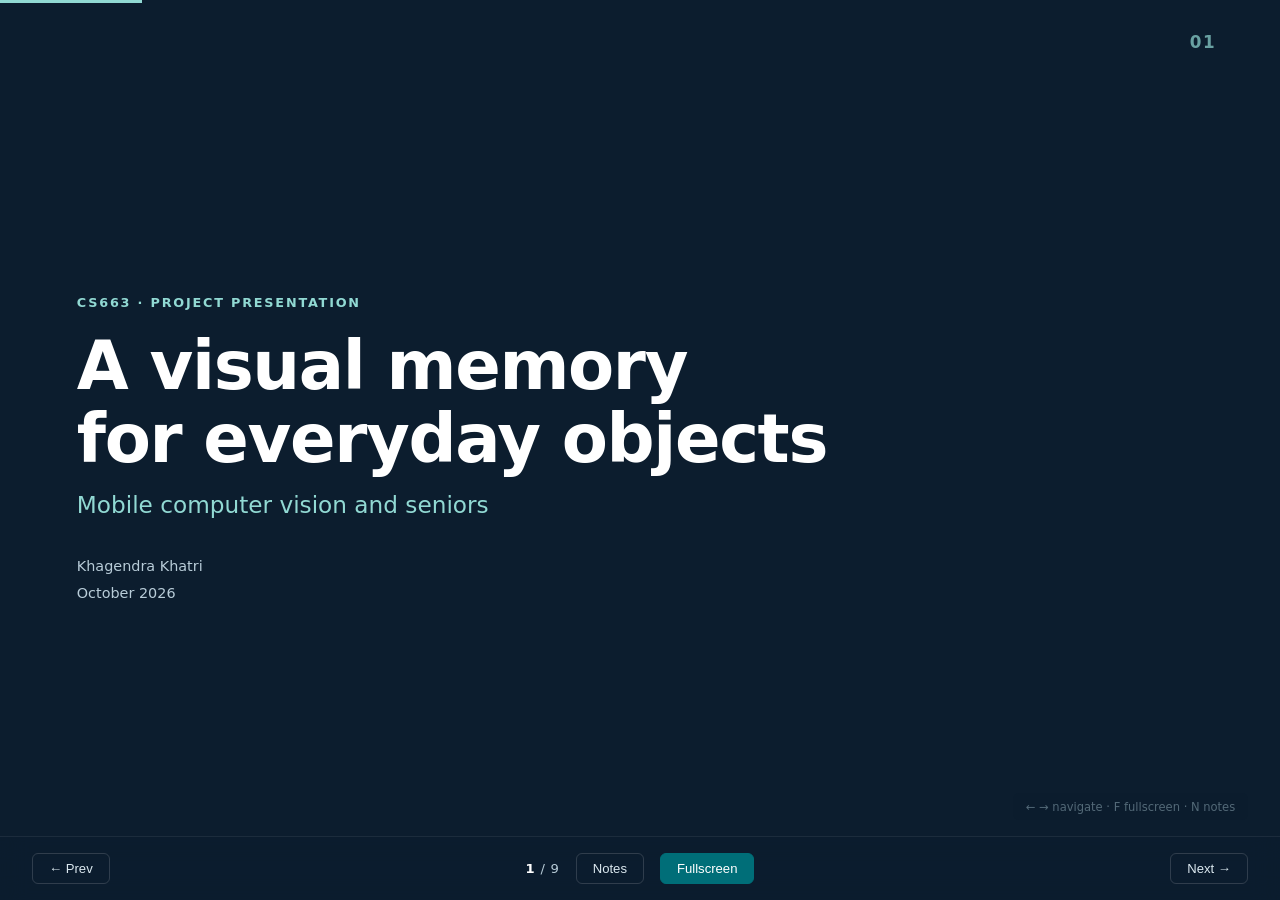
==== pptx/index.html @ 1d4bb311 "Add HTML presentation at /pptx/ with fullscreen, keyboard nav, and speaker notes" ====
<!doctype html>
<html lang="en">
<head>
<meta charset="utf-8">
<meta name="viewport" content="width=device-width,initial-scale=1">
<title>A visual memory for everyday objects · Presentation</title>
<style>
*,*::before,*::after{box-sizing:border-box;margin:0;padding:0}
:root{
  --navy:#102638;--ink:#173247;--teal:#006e78;--teal-lt:#0a8a96;
  --muted:#536977;--paper:#fff;--bg:#0c1d2e;
  --accent:#91d9d3;--soft:#b8ccd8;--pale:#dce9f0;--orange:#b5431b;--warm:#e8a87c;
  --font:system-ui,-apple-system,BlinkMacSystemFont,'Segoe UI',sans-serif;
}
html,body{height:100%;overflow:hidden;background:var(--bg);font-family:var(--font);color:var(--paper)}

/* ── deck ── */
.deck{position:relative;width:100vw;height:100vh;overflow:hidden}
.slide{position:absolute;inset:0;display:flex;flex-direction:column;justify-content:center;
  padding:4vh 6vw;opacity:0;pointer-events:none;transition:opacity .45s ease,transform .45s ease;transform:translateX(40px)}
.slide.active{opacity:1;pointer-events:auto;transform:translateX(0);z-index:2}
.slide.prev{transform:translateX(-40px)}

/* ── slide number ── */
.slide-num{position:absolute;top:3.5vh;right:5vw;font-size:.75rem;letter-spacing:.12em;color:var(--soft);opacity:.7;font-weight:600}
.slide-num em{font-style:normal;color:var(--accent);font-size:1.4em;vertical-align:-2px}

/* ── typography ── */
.eyebrow{font-size:.8rem;letter-spacing:.14em;text-transform:uppercase;color:var(--accent);font-weight:700;margin-bottom:1rem}
h1{font-size:clamp(2.4rem,5.5vw,4.2rem);line-height:1.08;letter-spacing:-.02em;font-weight:800;color:#fff}
h2{font-size:clamp(1.8rem,3.5vw,2.6rem);line-height:1.15;letter-spacing:-.01em;font-weight:750;color:#fff;margin-bottom:1.2rem}
h3{font-size:1rem;letter-spacing:.06em;text-transform:uppercase;color:var(--accent);font-weight:700;margin-bottom:.5rem}
p,li{color:var(--pale);font-size:clamp(.95rem,1.3vw,1.12rem);line-height:1.7}
strong{color:#fff}
.small{font-size:.82rem;color:var(--soft)}

/* ── title slide ── */
.title-slide{align-items:flex-start;justify-content:center}
.title-slide h1{margin-bottom:.6rem}
.title-sub{font-size:clamp(1.1rem,2vw,1.45rem);color:var(--accent);font-weight:500;margin-bottom:1.8rem}
.title-meta{font-size:.9rem;color:var(--soft);line-height:1.9}
.title-meta a{color:var(--accent)}

/* ── two-col layout ── */
.cols{display:grid;grid-template-columns:1fr 1fr;gap:3rem;margin-top:1.5rem;align-items:start}
.cols-3{display:grid;grid-template-columns:1fr 1fr 1fr;gap:2rem;margin-top:1.5rem}
.col-block h3{margin-bottom:.6rem}
.col-block p,.col-block li{font-size:.92rem;line-height:1.65}
.col-block ul{padding-left:1.1rem}
.col-block li{margin-bottom:.35rem}
.col-block li::marker{color:var(--accent)}

/* ── callout box ── */
.callout{background:rgba(0,110,120,.18);border-left:3px solid var(--accent);padding:1rem 1.3rem;border-radius:0 8px 8px 0;margin-top:1.4rem}
.callout p{font-size:.92rem;color:var(--pale)}
.callout strong{color:var(--accent)}
.warn{border-left-color:var(--orange);background:rgba(181,67,27,.12)}
.warn strong{color:var(--warm)}

/* ── pipeline diagram (slide 3) ── */
.pipeline{display:flex;align-items:center;gap:0;margin:1.5rem 0;flex-wrap:wrap}
.pipe-node{background:rgba(0,110,120,.22);border:1px solid rgba(145,217,211,.3);border-radius:10px;
  padding:.7rem 1rem;text-align:center;min-width:110px}
.pipe-node .label{font-size:.78rem;font-weight:700;color:#fff}
.pipe-node .sub{font-size:.68rem;color:var(--soft);margin-top:2px}
.pipe-arrow{color:var(--accent);font-size:1.3rem;padding:0 .4rem;flex-shrink:0}
.pipe-node.record{background:rgba(181,67,27,.18);border-color:rgba(232,168,124,.4)}
.pipe-node.record .label{color:var(--warm)}

/* ── chart (slide 5) ── */
.chart-wrap{display:flex;align-items:flex-end;gap:2.5rem;height:260px;margin:1.5rem 0 .8rem}
.bar-group{display:flex;flex-direction:column;align-items:center;gap:.6rem;flex:1}
.bar-val{font-size:1.6rem;font-weight:800;color:#fff}
.bar-val.pct{color:var(--warm)}
.bar{width:90px;border-radius:8px 8px 0 0;transition:height .8s ease}
.bar.learned{background:var(--muted);height:12px}
.bar.oracle{background:linear-gradient(180deg,var(--accent),var(--teal));height:210px}
.bar-label{font-size:.82rem;color:var(--soft);text-align:center;line-height:1.35}
.chart-note{font-size:.78rem;color:var(--muted);margin-top:.6rem}

/* ── steps (slide 6) ── */
.steps{display:grid;grid-template-columns:1fr 1fr 1fr;gap:2rem;margin-top:1.8rem}
.step{background:rgba(0,110,120,.14);border:1px solid rgba(145,217,211,.2);border-radius:12px;padding:1.4rem}
.step-num{font-size:2rem;font-weight:800;color:var(--accent);line-height:1;margin-bottom:.6rem}
.step h3{font-size:.9rem;margin-bottom:.5rem;color:#fff;text-transform:none;letter-spacing:0}
.step p{font-size:.88rem}

/* ── feature grid (slide 7) ── */
.feature-grid{display:grid;grid-template-columns:1fr 1fr;gap:.7rem 2rem;margin-top:1.2rem}
.feat{display:flex;align-items:flex-start;gap:.6rem}
.feat-dot{width:7px;height:7px;border-radius:50%;background:var(--accent);margin-top:7px;flex-shrink:0}
.feat span{font-size:.92rem;color:var(--pale);line-height:1.55}

/* ── two-col lists (slide 8) ── */
.list-col{background:rgba(255,255,255,.04);border:1px solid rgba(255,255,255,.08);border-radius:12px;padding:1.4rem 1.6rem}
.list-col h3{margin-bottom:.7rem}
.list-col ul{list-style:none;padding:0}
.list-col li{font-size:.9rem;padding:.3rem 0;border-bottom:1px solid rgba(255,255,255,.06);display:flex;align-items:center;gap:.55rem}
.list-col li:last-child{border-bottom:none}
.list-col li::before{content:'';width:5px;height:5px;border-radius:50%;background:var(--accent);flex-shrink:0}

/* ── references (slide 9) ── */
.ref-list{display:grid;grid-template-columns:1fr 1fr;gap:.45rem 2.5rem;margin-top:.8rem}
.ref-item{font-size:.84rem;color:var(--pale);display:flex;gap:.5rem;line-height:1.5}
.ref-num{color:var(--accent);font-weight:700;flex-shrink:0;min-width:1.6em}

/* ── nav bar ── */
.nav{position:fixed;bottom:0;left:0;right:0;display:flex;justify-content:space-between;align-items:center;
  padding:1rem 2rem;background:rgba(12,29,46,.85);backdrop-filter:blur(12px);z-index:100;
  border-top:1px solid rgba(255,255,255,.07)}
.nav-center{display:flex;align-items:center;gap:1rem}
.nav button{background:none;border:1px solid rgba(255,255,255,.15);color:var(--pale);
  font-size:.82rem;padding:.45rem 1rem;border-radius:6px;cursor:pointer;transition:.2s}
.nav button:hover{background:rgba(255,255,255,.08);color:#fff}
.nav button.primary{background:var(--teal);border-color:var(--teal);color:#fff}
.nav button.primary:hover{background:var(--teal-lt)}
.progress{position:fixed;top:0;left:0;height:3px;background:var(--accent);z-index:101;transition:width .3s ease}
.counter{font-size:.82rem;color:var(--soft);letter-spacing:.06em}
.counter b{color:#fff}

/* ── notes panel ── */
.notes{position:fixed;bottom:70px;left:0;right:0;background:rgba(16,38,56,.95);backdrop-filter:blur(16px);
  padding:1.4rem 2rem;max-height:35vh;overflow-y:auto;z-index:99;border-top:1px solid rgba(145,217,211,.2);
  display:none}
.notes.open{display:block}
.notes-label{font-size:.7rem;letter-spacing:.12em;text-transform:uppercase;color:var(--accent);font-weight:700;margin-bottom:.5rem}
.notes p{font-size:.88rem;color:var(--pale);line-height:1.7}

/* ── hint overlay ── */
.hint{position:fixed;bottom:80px;right:2rem;font-size:.72rem;color:var(--muted);z-index:100;
  background:rgba(12,29,46,.7);padding:.4rem .8rem;border-radius:6px;pointer-events:none;
  transition:opacity .6s}
.hint.hide{opacity:0}

/* ── fullscreen ── */
:fullscreen .nav,:fullscreen .hint{opacity:0;pointer-events:none}
:fullscreen .nav:hover,:fullscreen .hint:focus{opacity:1;pointer-events:auto}

/* ── responsive ── */
@media(max-width:700px){
  .cols,.cols-3,.steps,.feature-grid,.ref-list{grid-template-columns:1fr}
  .pipeline{flex-direction:column;align-items:stretch}
  .pipe-arrow{transform:rotate(90deg);text-align:center}
  .slide{padding:3vh 5vw}
  .chart-wrap{height:180px}
  .bar.oracle{height:140px}
}
</style>
</head>
<body>

<div class="progress" id="progress"></div>
<div class="deck" id="deck">

<!-- ═══ SLIDE 1 ═══ -->
<section class="slide title-slide active" data-notes="My topic is mobile computer vision for helping older adults remember where everyday objects were last observed. The central example is a pair of glasses. I will review the research, explain the components of a proposed offline mobile design, and demonstrate the difference between physical reality and stored visual memory. The system described here is a proposal and a teaching simulation, not a validated assistive product.">
  <div class="slide-num"><em>01</em></div>
  <p class="eyebrow">CS663 · Project presentation</p>
  <h1>A visual memory<br>for everyday objects</h1>
  <p class="title-sub">Mobile computer vision and seniors</p>
  <p class="title-meta">Khagendra Khatri<br>October 2026</p>
</section>

<!-- ═══ SLIDE 2 ═══ -->
<section class="slide" data-notes='Consider glasses observed on a side table at nine twelve. If someone moves them while the camera looks elsewhere, the record remains a valid description of that earlier sighting. It does not establish the current location. Recognition, identity matching, and episodic memory answer different questions. Ego4D visual-query task uses an example image and returns a previous response track. Our proposed interface should show the evidence image, place, and timestamp.'>
  <div class="slide-num"><em>02</em></div>
  <p class="eyebrow">Concept</p>
  <h2>The meaning of "last seen"</h2>
  <p>A dated observation supports the answer. Hidden movement remains unknown.</p>
  <div class="cols">
    <div class="col-block">
      <h3>What "last seen" means</h3>
      <ul>
        <li>Glasses observed on side table at 9:12</li>
        <li>Someone moves them while camera looks away</li>
        <li>Record still describes <strong>that earlier sighting</strong></li>
        <li>Does <strong>not</strong> establish current location</li>
      </ul>
    </div>
    <div class="col-block">
      <h3>Different questions</h3>
      <ul>
        <li><strong>Recognition</strong> — is this the same object?</li>
        <li><strong>Identity matching</strong> — is this <em>my</em> glasses?</li>
        <li><strong>Episodic memory</strong> — where was it last seen?</li>
      </ul>
    </div>
  </div>
  <div class="callout">
    <p><strong>Ego4D visual-query task</strong> — use an example image to return a previous response track. The interface should show evidence image, place, and timestamp. <span class="small">[1]</span></p>
  </div>
</section>

<!-- ═══ SLIDE 3 ═══ -->
<section class="slide" data-notes='Camera observations first pass through object detection and identity matching. A tracker provides continuity across nearby frames, but a tracker ID is not automatically the identity of someones personal object. Depth and camera pose provide geometry. The application stores a compact, dated observation with its map identifier and evidence. A later query checks identity, freshness, and alignment before calculating displacement. This arrangement draws on the idea of streaming object memory, while the particular threshold policy and application architecture are our teaching design. The website includes original Python code for update and retrieval.'>
  <div class="slide-num"><em>03</em></div>
  <p class="eyebrow">Architecture</p>
  <h2>Proposed mobile pipeline</h2>
  <div class="pipeline">
    <div class="pipe-node"><div class="label">Camera</div><div class="sub">image + depth</div></div>
    <span class="pipe-arrow">→</span>
    <div class="pipe-node"><div class="label">Detect</div><div class="sub">object + class</div></div>
    <span class="pipe-arrow">→</span>
    <div class="pipe-node"><div class="label">Match</div><div class="sub">identity</div></div>
    <span class="pipe-arrow">→</span>
    <div class="pipe-node"><div class="label">Track</div><div class="sub">continuity</div></div>
    <span class="pipe-arrow">→</span>
    <div class="pipe-node record"><div class="label">Memory</div><div class="sub">record</div></div>
    <span class="pipe-arrow">→</span>
    <div class="pipe-node"><div class="label">Query</div><div class="sub">retrieval</div></div>
  </div>
  <div class="callout">
    <p><strong>Memory record:</strong> identity · evidence · time · position · quality · map version</p>
  </div>
  <p class="small" style="margin-top:1rem">Tracker ID ≠ personal object identity. Threshold policy and app architecture are our teaching design. <span class="small">[3]</span></p>
</section>

<!-- ═══ SLIDE 4 ═══ -->
<section class="slide" data-notes='Start with a calibrated image pixel and its depth along the optical axis. Inverse camera intrinsics produce a ray, and depth gives a camera-space point. Rotation and translation place it in a world coordinate system. The example uses a two meter depth and produces a camera-space point of point two, point one, and two meters. A one meter translation along x gives one point two, point one, and two. Watch the pose convention: world-to-camera and camera-to-world transforms are inverses. Finally, align the new session with the saved map before guidance. A precise-looking arrow is misleading if the maps do not agree.'>
  <div class="slide-num"><em>04</em></div>
  <p class="eyebrow">Geometry</p>
  <h2>Pixel, depth, and camera pose</h2>
  <p>Relocalization must restore the saved coordinate system before guidance.</p>
  <div class="cols">
    <div class="col-block">
      <h3>Projection chain</h3>
      <ul>
        <li>Calibrated pixel + depth → <strong>camera-space point</strong></li>
        <li>Rotation &amp; translation → <strong>world coordinates</strong></li>
        <li>Example: depth = 2 m, tx = 1 m → point (1.2, 0.1, 2.0)</li>
      </ul>
      <div class="callout" style="margin-top:1rem">
        <p><strong>Watch the convention:</strong> world-to-camera and camera-to-world are inverses.</p>
      </div>
    </div>
    <div class="col-block">
      <h3>Relocalization</h3>
      <p>New session must align with the saved map before any directional guidance is issued.</p>
      <div class="callout warn" style="margin-top:1rem">
        <p><strong>Warning:</strong> a precise-looking arrow is misleading if the maps do not agree.</p>
      </div>
    </div>
  </div>
  <p class="small" style="margin-top:1.2rem">Sources: <a href="https://arxiv.org/abs/2007.11898" style="color:var(--accent)">ORB-SLAM3</a> [4] · <a href="https://arxiv.org/abs/2212.06969" style="color:var(--accent)">EgoLoc</a> [5] · <a href="https://developer.apple.com/documentation/arkit/saving-and-loading-world-data" style="color:var(--accent)">ARKit world maps</a> [6]</p>
</section>

<!-- ═══ SLIDE 5 ═══ -->
<section class="slide" data-notes='This chart compares two configurations from Table 1 of the July twenty twenty-five E SOM manuscript. The learned detection and tracking configuration achieves four point zero two percent success, while the oracle configuration reaches eighty-one point nine two percent. The oracle supplies idealized detection and tracking. It is not a mobile product result. Success here uses a low spatiotemporal overlap threshold with the response track, so it is not a household recovery rate. The gap directs attention to perception and identity failures. CocoFormer addresses query-conditioned detection, and EgoLoc addresses important three-dimensional geometry issues.'>
  <div class="slide-num"><em>05</em></div>
  <p class="eyebrow">Research</p>
  <h2>Research results depend on assumptions</h2>
  <div class="chart-wrap">
    <div class="bar-group">
      <div class="bar-val">4.02<span style="font-size:.8em">%</span></div>
      <div class="bar learned"></div>
      <div class="bar-label">Learned<br>components</div>
    </div>
    <div class="bar-group">
      <div class="bar-val pct">81.92<span style="font-size:.8em">%</span></div>
      <div class="bar oracle"></div>
      <div class="bar-label">Oracle<br>components</div>
    </div>
  </div>
  <p class="chart-note">ESOM, arXiv v2 (July 2025), Table 1. Success requires ≥0.05 spatiotemporal IoU. <strong style="color:var(--warm)">[3]</strong></p>
  <div class="callout warn" style="margin-top:1rem">
    <p><strong>Oracle = idealized detection + tracking.</strong> These results do not measure object recovery in seniors' homes.</p>
  </div>
</section>

<!-- ═══ SLIDE 6 ═══ -->
<section class="slide" data-notes='Switch from PowerPoint to the published GitHub Pages website. Show the introduction and persistent chapter navigation briefly, then open Interactive lab. Reset the demo. Move the glasses to the sofa with observation enabled and ask for the last-seen location. Now turn observation off and move them to the shelf. Query again and point out that memory still says sofa. Explain that the orange dot is teaching ground truth unavailable to a real assistant. Advance forty minutes to trigger a stale response. Reset, disable map alignment, and show that directional guidance is withheld. Briefly open Detect and remember to show the Python example, then Practice and References. Return to PowerPoint. This demonstration uses synthetic data and does not run a computer vision model.'>
  <div class="slide-num"><em>06</em></div>
  <p class="eyebrow">Live demo</p>
  <h2>Live website demonstration</h2>
  <div class="steps">
    <div class="step">
      <div class="step-num">1</div>
      <h3>Observe a move</h3>
      <p>Glasses move to the sofa. Memory updates.</p>
    </div>
    <div class="step">
      <div class="step-num">2</div>
      <h3>Hide a move</h3>
      <p>Glasses move to the shelf. Memory still says sofa.</p>
    </div>
    <div class="step">
      <div class="step-num">3</div>
      <h3>Break alignment or age record</h3>
      <p>The answer retains history and withholds precise guidance.</p>
    </div>
  </div>
  <p class="small" style="margin-top:1.5rem">Website chapter 5: <a href="../demo.html" style="color:var(--accent)">Interactive lab</a> · synthetic observations</p>
</section>

<!-- ═══ SLIDE 7 ═══ -->
<section class="slide" data-notes='An enrolled object inventory allows a relatively simple retrieval interface. A local object picker or a small phrase parser can map a request to an object ID, without a large language model. Quantization can reduce model weight storage, but conversion needs accuracy checks and representative calibration data. Measure actual latency and thermal behavior on the target phone. The record should retain only selected evidence and include a deletion control. Local storage can still reveal private information about a home. Accessibility means readable text, large controls, replayable audio, and alternatives to augmented reality. The proposed system needs testing with intended users.'>
  <div class="slide-num"><em>07</em></div>
  <p class="eyebrow">Design</p>
  <h2>Offline mobile design</h2>
  <div class="feature-grid">
    <div class="feat"><div class="feat-dot"></div><span>Small, enrolled inventory</span></div>
    <div class="feat"><div class="feat-dot"></div><span>Detector + appearance matching</span></div>
    <div class="feat"><div class="feat-dot"></div><span>Simple name-to-object lookup</span></div>
    <div class="feat"><div class="feat-dot"></div><span>Geometry after relocalization</span></div>
    <div class="feat"><div class="feat-dot"></div><span>Device and user constraints</span></div>
    <div class="feat"><div class="feat-dot"></div><span>Measure latency and battery use</span></div>
    <div class="feat"><div class="feat-dot"></div><span>Protect and delete local evidence</span></div>
    <div class="feat"><div class="feat-dot"></div><span>Offer text, speech, and images</span></div>
  </div>
  <div class="callout" style="margin-top:1.4rem">
    <p>INT8 reduces weight bytes; it does <strong>not</strong> guarantee application speed. <span class="small">[7]</span></p>
  </div>
</section>

<!-- ═══ SLIDE 8 ═══ -->
<section class="slide" data-notes='The camera can miss a move, confuse similar objects, or lose its map. Our response policy should expose these limits rather than turn every query into a confident answer. A pilot can use scripted observed and hidden moves in two rooms, with separate enrollment, tuning, and evaluation captures. Report correct last-seen retrieval, false confident answers, abstentions, relocalization success, and geometric errors. Include failures in the denominator. Future progress should improve identity stability, persistent mapping, and user control. The main conclusion is that visual memory can organize evidence, while uncertainty and time remain part of every answer.'>
  <div class="slide-num"><em>08</em></div>
  <p class="eyebrow">Honesty</p>
  <h2>Limits and evaluation</h2>
  <div class="cols">
    <div class="list-col">
      <h3>Failure modes</h3>
      <ul>
        <li>Unseen movement</li>
        <li>Occlusion and similar objects</li>
        <li>Map drift and session changes</li>
        <li>Mobile resource limits</li>
      </ul>
    </div>
    <div class="list-col">
      <h3>Evaluation</h3>
      <ul>
        <li>Correct last-seen retrieval</li>
        <li>False confident answers</li>
        <li>Abstention and coverage</li>
        <li>Position and relocalization errors</li>
      </ul>
    </div>
  </div>
  <div class="callout" style="margin-top:1.5rem">
    <p>Every useful answer includes its <strong>evidence</strong>, <strong>observation time</strong>, and <strong>uncertainty</strong>.</p>
  </div>
</section>

<!-- ═══ SLIDE 9 ═══ -->
<section class="slide" data-notes="The websites annotated bibliography includes eight distinct works, with title, author, date, synopsis, and reliability assessment. It links primary research, platform documentation, and accessibility guidance. The numerical E SOM result is explicitly versioned to the July twenty twenty five manuscript. The figures and the simulation are original teaching materials. For further reading, compare how the papers define a query, what data each system may access, and how success is measured. Thank you.">
  <div class="slide-num"><em>09</em></div>
  <p class="eyebrow">Bibliography</p>
  <h2>References and further reading</h2>
  <div class="ref-list">
    <div class="ref-item"><span class="ref-num">[1]</span> Grauman et al. · Ego4D · CVPR 2022</div>
    <div class="ref-item"><span class="ref-num">[5]</span> Mai et al. · EgoLoc · ICCV 2023</div>
    <div class="ref-item"><span class="ref-num">[2]</span> Xu et al. · Where Is My Wallet? · CVPR 2023</div>
    <div class="ref-item"><span class="ref-num">[6]</span> Apple · Saved world maps and relocalization</div>
    <div class="ref-item"><span class="ref-num">[3]</span> Manigrasso et al. · ESOM · WACV 2026</div>
    <div class="ref-item"><span class="ref-num">[7]</span> Google AI Edge · Post-training quantization</div>
    <div class="ref-item"><span class="ref-num">[4]</span> Campos et al. · ORB-SLAM3 · T-RO 2021</div>
    <div class="ref-item"><span class="ref-num">[8]</span> W3C WAI · Older users and accessibility</div>
  </div>
  <p class="small" style="margin-top:1.5rem">Full annotations and source links: <a href="../references.html" style="color:var(--accent)">website chapter 9</a></p>
</section>

</div><!-- /deck -->

<!-- nav -->
<nav class="nav" id="nav">
  <button id="btnPrev" title="Previous slide (←)">← Prev</button>
  <div class="nav-center">
    <span class="counter"><b id="cur">1</b> / <span id="total">9</span></span>
    <button id="btnNotes" title="Toggle speaker notes (N)">Notes</button>
    <button id="btnFs" class="primary" title="Fullscreen (F)">Fullscreen</button>
  </div>
  <button id="btnNext" title="Next slide (→)">Next →</button>
</nav>

<!-- notes panel -->
<div class="notes" id="notes">
  <div class="notes-label">Speaker notes</div>
  <p id="notesText"></p>
</div>

<div class="hint" id="hint">← → navigate · F fullscreen · N notes</div>

<script>
(function(){
  const slides = [...document.querySelectorAll('.slide')];
  const total = slides.length;
  let cur = 0;
  const $ = id => document.getElementById(id);

  function go(n){
    if(n<0||n>=total) return;
    slides[cur].classList.remove('active');
    slides[cur].classList.toggle('prev', n>cur);
    cur = n;
    slides[cur].classList.add('active');
    slides[cur].classList.remove('prev');
    $('cur').textContent = cur+1;
    $('progress').style.width = ((cur+1)/total*100)+'%';
    $('notesText').textContent = slides[cur].dataset.notes||'';
  }

  $('btnNext').onclick = () => go(cur+1);
  $('btnPrev').onclick = () => go(cur-1);
  $('btnNotes').onclick = () => { $('notes').classList.toggle('open'); $('btnNotes').classList.toggle('primary'); };
  $('btnFs').onclick = () => {
    if(!document.fullscreenElement) document.documentElement.requestFullscreen();
    else document.exitFullscreen();
  };

  document.addEventListener('keydown', e=>{
    if(e.key==='ArrowRight'||e.key===' '||e.key==='PageDown'){ e.preventDefault(); go(cur+1); }
    if(e.key==='ArrowLeft'||e.key==='PageUp'){ e.preventDefault(); go(cur-1); }
    if(e.key==='Home') go(0);
    if(e.key==='End') go(total-1);
    if(e.key==='f'||e.key==='F') $('btnFs').click();
    if(e.key==='n'||e.key==='N') $('btnNotes').click();
    if(e.key==='Escape'){ $('notes').classList.remove('open'); $('btnNotes').classList.remove('primary'); }
  });

  // touch swipe
  let tx=0;
  document.addEventListener('touchstart',e=>{tx=e.changedTouches[0].screenX},{passive:true});
  document.addEventListener('touchend',e=>{
    const dx=e.changedTouches[0].screenX-tx;
    if(dx<-50) go(cur+1);
    if(dx>50) go(cur-1);
  },{passive:true});

  // hide hint after 4s
  setTimeout(()=>{ $('hint').classList.add('hide'); },4000);
  $('progress').style.width = (1/total*100)+'%';
})();
</script>
</body>
</html>
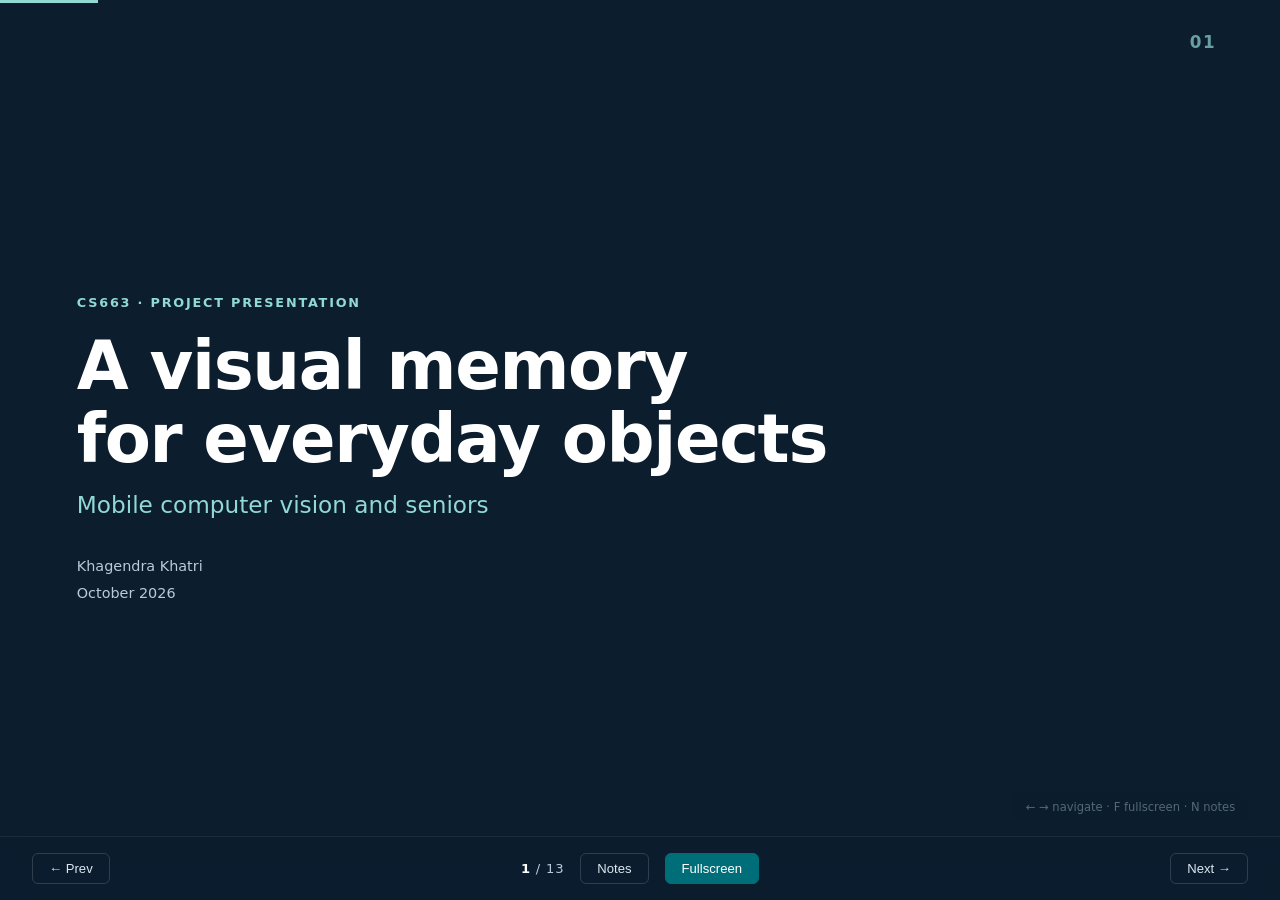
==== commit 842efeef: "Add 4 hack slides: pipeline overview, 3 approaches (LLM/YOLO/ResNet), CNN architecture, training res" ====
--- a/pptx/index.html
+++ b/pptx/index.html
@@ -99,7 +99,36 @@
 .list-col li:last-child{border-bottom:none}
 .list-col li::before{content:'';width:5px;height:5px;border-radius:50%;background:var(--accent);flex-shrink:0}
 
-/* ── references (slide 9) ── */
+/* ── approach cards (slide 7) ── */
+.approach-grid{display:grid;grid-template-columns:1fr 1fr 1fr;gap:1.5rem;margin-top:1.2rem}
+.approach{background:rgba(255,255,255,.04);border:1px solid rgba(255,255,255,.08);border-radius:14px;padding:1.2rem;display:flex;flex-direction:column;gap:.6rem}
+.approach-tag{font-size:.65rem;letter-spacing:.12em;text-transform:uppercase;font-weight:700;color:var(--accent);background:rgba(0,110,120,.25);padding:.25rem .6rem;border-radius:4px;display:inline-block;width:fit-content}
+.approach h3{font-size:1rem;color:#fff;text-transform:none;letter-spacing:0;margin:0}
+.approach p{font-size:.8rem;line-height:1.55;color:var(--soft)}
+.approach svg{width:100%;height:auto;border-radius:8px}
+
+/* ── CNN layers ── */
+.cnn-flow{display:flex;align-items:center;gap:0;margin:1.5rem 0 .8rem;flex-wrap:nowrap;overflow-x:auto}
+.cnn-layer{border-radius:8px;display:flex;flex-direction:column;align-items:center;justify-content:center;
+  text-align:center;min-width:64px;flex-shrink:0}
+.cnn-layer .lname{font-size:.65rem;font-weight:700;color:#fff}
+.cnn-layer .ldim{font-size:.55rem;color:var(--soft);margin-top:2px}
+.cnn-conn{color:var(--muted);font-size:.9rem;padding:0 .2rem;flex-shrink:0}
+
+/* ── loss chart ── */
+.loss-wrap{display:flex;gap:2rem;align-items:flex-start;margin-top:1rem}
+.loss-chart{flex:1}
+.infer-grid{display:grid;grid-template-columns:1fr 1fr 1fr;gap:.6rem;flex-shrink:0;width:280px}
+.infer-card{background:rgba(255,255,255,.04);border:1px solid rgba(255,255,255,.08);border-radius:8px;overflow:hidden}
+.infer-card svg{display:block;width:100%;height:auto}
+.infer-label{font-size:.6rem;color:var(--soft);padding:.3rem .4rem;text-align:center}
+
+/* ── hack banner ── */
+.hack-badge{display:inline-flex;align-items:center;gap:.5rem;background:linear-gradient(135deg,var(--teal),#0d8f9a);
+  color:#fff;font-size:.7rem;letter-spacing:.1em;text-transform:uppercase;font-weight:800;
+  padding:.35rem .9rem;border-radius:20px;margin-bottom:.8rem}
+
+/* ── references (slide 13) ── */
 .ref-list{display:grid;grid-template-columns:1fr 1fr;gap:.45rem 2.5rem;margin-top:.8rem}
 .ref-item{font-size:.84rem;color:var(--pale);display:flex;gap:.5rem;line-height:1.5}
 .ref-num{color:var(--accent);font-weight:700;flex-shrink:0;min-width:1.6em}
@@ -138,7 +167,10 @@
 
 /* ── responsive ── */
 @media(max-width:700px){
-  .cols,.cols-3,.steps,.feature-grid,.ref-list{grid-template-columns:1fr}
+  .cols,.cols-3,.steps,.feature-grid,.ref-list,.approach-grid{grid-template-columns:1fr}
+  .loss-wrap{flex-direction:column}
+  .infer-grid{width:100%;grid-template-columns:1fr 1fr 1fr}
+  .cnn-flow{flex-wrap:wrap}
   .pipeline{flex-direction:column;align-items:stretch}
   .pipe-arrow{transform:rotate(90deg);text-align:center}
   .slide{padding:3vh 5vw}
@@ -268,8 +300,361 @@
 </section>
 
 <!-- ═══ SLIDE 6 ═══ -->
+<section class="slide" data-notes='Here is how our hack actually works end to end. A phone camera captures a frame. We preprocess it, then run an object detection model to find bounding boxes around objects of interest. For each detected object, we extract identity features and match them against our enrolled inventory. We compute the 3D position from depth and camera pose. Then we store a compact memory record with the object identity, timestamp, location, and a small evidence crop. When the user asks where their glasses are, we query the memory, check freshness, verify map alignment, and return the last-seen location with confidence.'>
+  <div class="slide-num"><em>06</em></div>
+  <span class="hack-badge">Our Hack</span>
+  <p class="eyebrow">Implementation</p>
+  <h2>How it works</h2>
+  <svg viewBox="0 0 960 200" style="width:100%;max-height:200px;margin-top:1rem" xmlns="http://www.w3.org/2000/svg">
+    <!-- Room scene -->
+    <rect x="10" y="30" width="140" height="130" rx="8" fill="#0f2a3d" stroke="#1e4a5c" stroke-width="1.5"/>
+    <text x="80" y="52" text-anchor="middle" fill="#91d9d3" font-size="11" font-weight="700" font-family="system-ui">Room</text>
+    <!-- table -->
+    <rect x="30" y="120" width="50" height="6" rx="2" fill="#536977"/>
+    <rect x="35" y="126" width="5" height="20" fill="#3a5567"/>
+    <rect x="70" y="126" width="5" height="20" fill="#3a5567"/>
+    <!-- glasses on table -->
+    <circle cx="45" cy="115" r="5" fill="none" stroke="#91d9d3" stroke-width="1.5"/>
+    <circle cx="65" cy="115" r="5" fill="none" stroke="#91d9d3" stroke-width="1.5"/>
+    <line x1="50" y1="115" x2="60" y2="115" stroke="#91d9d3" stroke-width="1.5"/>
+    <!-- camera icon -->
+    <rect x="100" y="60" width="35" height="25" rx="4" fill="#1a3a50" stroke="#536977" stroke-width="1"/>
+    <circle cx="117" cy="72" r="7" fill="none" stroke="#91d9d3" stroke-width="1.5"/>
+    <circle cx="117" cy="72" r="3" fill="#91d9d3"/>
+    <!-- FOV lines -->
+    <line x1="100" y1="68" x2="50" y2="110" stroke="#91d9d3" stroke-width="0.7" stroke-dasharray="3,3" opacity="0.6"/>
+    <line x1="100" y1="78" x2="70" y2="115" stroke="#91d9d3" stroke-width="0.7" stroke-dasharray="3,3" opacity="0.6"/>
+
+    <text x="165" y="100" fill="#91d9d3" font-size="20" font-family="system-ui">→</text>
+
+    <!-- Preprocess -->
+    <rect x="190" y="50" width="100" height="90" rx="8" fill="#0f2a3d" stroke="#1e4a5c" stroke-width="1.5"/>
+    <text x="240" y="75" text-anchor="middle" fill="#fff" font-size="11" font-weight="700" font-family="system-ui">Preprocess</text>
+    <text x="240" y="95" text-anchor="middle" fill="#b8ccd8" font-size="9" font-family="system-ui">resize 640×640</text>
+    <text x="240" y="110" text-anchor="middle" fill="#b8ccd8" font-size="9" font-family="system-ui">normalize</text>
+    <text x="240" y="125" text-anchor="middle" fill="#b8ccd8" font-size="9" font-family="system-ui">augment</text>
+
+    <text x="305" y="100" fill="#91d9d3" font-size="20" font-family="system-ui">→</text>
+
+    <!-- Detect -->
+    <rect x="330" y="40" width="130" height="110" rx="8" fill="#0a3040" stroke="#006e78" stroke-width="2"/>
+    <text x="395" y="65" text-anchor="middle" fill="#91d9d3" font-size="11" font-weight="700" font-family="system-ui">Detect</text>
+    <!-- bbox -->
+    <rect x="355" y="75" width="55" height="35" rx="2" fill="none" stroke="#e8a87c" stroke-width="2"/>
+    <text x="395" y="88" text-anchor="middle" fill="#e8a87c" font-size="7" font-family="system-ui">glasses</text>
+    <text x="395" y="100" text-anchor="middle" fill="#e8a87c" font-size="7" font-family="system-ui">0.94</text>
+    <!-- features -->
+    <rect x="420" y="80" width="25" height="25" rx="3" fill="#1a3a50"/>
+    <text x="432" y="96" text-anchor="middle" fill="#91d9d3" font-size="7" font-family="system-ui">feat</text>
+    <text x="395" y="130" text-anchor="middle" fill="#b8ccd8" font-size="8" font-family="system-ui">bbox + identity</text>
+
+    <text x="475" y="100" fill="#91d9d3" font-size="20" font-family="system-ui">→</text>
+
+    <!-- Geometry -->
+    <rect x="500" y="50" width="100" height="90" rx="8" fill="#0f2a3d" stroke="#1e4a5c" stroke-width="1.5"/>
+    <text x="550" y="75" text-anchor="middle" fill="#fff" font-size="11" font-weight="700" font-family="system-ui">Geometry</text>
+    <text x="550" y="95" text-anchor="middle" fill="#b8ccd8" font-size="9" font-family="system-ui">depth → 3D</text>
+    <text x="550" y="110" text-anchor="middle" fill="#b8ccd8" font-size="9" font-family="system-ui">camera pose</text>
+    <text x="550" y="125" text-anchor="middle" fill="#b8ccd8" font-size="9" font-family="system-ui">world coords</text>
+
+    <text x="615" y="100" fill="#91d9d3" font-size="20" font-family="system-ui">→</text>
+
+    <!-- Memory -->
+    <rect x="640" y="35" width="130" height="120" rx="8" fill="#1a2e1a" stroke="#2d5a2d" stroke-width="2"/>
+    <text x="705" y="58" text-anchor="middle" fill="#7dce7d" font-size="11" font-weight="700" font-family="system-ui">Memory</text>
+    <!-- record fields -->
+    <rect x="658" y="68" width="94" height="16" rx="3" fill="rgba(125,206,125,0.15)"/>
+    <text x="705" y="79" text-anchor="middle" fill="#a8dfa8" font-size="8" font-family="system-ui">id: glasses_01</text>
+    <rect x="658" y="88" width="94" height="16" rx="3" fill="rgba(125,206,125,0.15)"/>
+    <text x="705" y="99" text-anchor="middle" fill="#a8dfa8" font-size="8" font-family="system-ui">loc: (2.1, 0.8, 1.5)</text>
+    <rect x="658" y="108" width="94" height="16" rx="3" fill="rgba(125,206,125,0.15)"/>
+    <text x="705" y="119" text-anchor="middle" fill="#a8dfa8" font-size="8" font-family="system-ui">time: 09:12:34</text>
+    <rect x="658" y="128" width="94" height="16" rx="3" fill="rgba(125,206,125,0.15)"/>
+    <text x="705" y="139" text-anchor="middle" fill="#a8dfa8" font-size="8" font-family="system-ui">conf: 0.91</text>
+
+    <text x="785" y="100" fill="#91d9d3" font-size="20" font-family="system-ui">→</text>
+
+    <!-- Query -->
+    <rect x="810" y="50" width="130" height="90" rx="8" fill="#0f2a3d" stroke="#1e4a5c" stroke-width="1.5"/>
+    <text x="875" y="75" text-anchor="middle" fill="#fff" font-size="11" font-weight="700" font-family="system-ui">Query</text>
+    <text x="875" y="95" text-anchor="middle" fill="#b8ccd8" font-size="9" font-family="system-ui">"Where are</text>
+    <text x="875" y="108" text-anchor="middle" fill="#b8ccd8" font-size="9" font-family="system-ui">my glasses?"</text>
+    <text x="875" y="128" text-anchor="middle" fill="#e8a87c" font-size="9" font-weight="700" font-family="system-ui">→ side table</text>
+  </svg>
+  <div class="callout" style="margin-top:.8rem">
+    <p><strong>Camera → Detect → Match → Geometry → Memory → Query</strong> — all processing stays on-device.</p>
+  </div>
+</section>
+
+<!-- ═══ SLIDE 7 ═══ -->
+<section class="slide" data-notes='We explored three different approaches for object detection and identification. First, using a cloud LLM with an API: you send the image to GPT-4o or Gemini, and it returns a structured description of what it sees. This is the easiest to prototype but requires internet and costs per call. Second, using YOLO: a lightweight real-time detector that runs locally on the phone, detecting objects in under 50 milliseconds. Third, using a ResNet architecture: a deep residual network that we fine-tune for our specific object classes, extracting feature embeddings for identity matching. Each has different tradeoffs between accuracy, speed, and resource usage.'>
+  <div class="slide-num"><em>07</em></div>
+  <span class="hack-badge">Our Hack</span>
+  <p class="eyebrow">Approaches</p>
+  <h2>3 detection approaches</h2>
+  <div class="approach-grid">
+    <!-- LLM API -->
+    <div class="approach">
+      <span class="approach-tag">Cloud · API</span>
+      <h3>LLM + Vision API</h3>
+      <svg viewBox="0 0 220 140" xmlns="http://www.w3.org/2000/svg">
+        <!-- phone -->
+        <rect x="15" y="15" width="60" height="100" rx="8" fill="#0f2a3d" stroke="#1e4a5c" stroke-width="1.5"/>
+        <rect x="22" y="30" width="46" height="50" rx="4" fill="#1a3a50"/>
+        <!-- glasses in viewfinder -->
+        <circle cx="36" cy="55" r="6" fill="none" stroke="#91d9d3" stroke-width="1.2"/>
+        <circle cx="54" cy="55" r="6" fill="none" stroke="#91d9d3" stroke-width="1.2"/>
+        <line x1="42" y1="55" x2="48" y2="55" stroke="#91d9d3" stroke-width="1.2"/>
+        <text x="45" y="100" text-anchor="middle" fill="#b8ccd8" font-size="8" font-family="system-ui">capture</text>
+        <!-- upload arrow -->
+        <text x="88" y="55" text-anchor="middle" fill="#91d9d3" font-size="18" font-family="system-ui">↑</text>
+        <!-- cloud -->
+        <ellipse cx="140" cy="30" rx="40" ry="18" fill="#0a3040" stroke="#006e78" stroke-width="1.5"/>
+        <text x="140" y="34" text-anchor="middle" fill="#91d9d3" font-size="8" font-weight="700" font-family="system-ui">Cloud API</text>
+        <text x="140" y="48" text-anchor="middle" fill="#b8ccd8" font-size="6" font-family="system-ui">GPT-4o / Gemini</text>
+        <!-- response -->
+        <text x="88" y="75" text-anchor="middle" fill="#e8a87c" font-size="16" font-family="system-ui">↓</text>
+        <rect x="100" y="80" width="100" height="45" rx="6" fill="#1a2e1a" stroke="#2d5a2d" stroke-width="1"/>
+        <text x="150" y="96" text-anchor="middle" fill="#a8dfa8" font-size="7" font-family="system-ui">"Glasses detected"</text>
+        <text x="150" y="108" text-anchor="middle" fill="#a8dfa8" font-size="7" font-family="system-ui">"on wooden table"</text>
+        <text x="150" y="120" text-anchor="middle" fill="#a8dfa8" font-size="7" font-family="system-ui">"confidence: high"</text>
+      </svg>
+      <p>Send image to GPT-4o / Gemini. Easiest prototype. Needs internet, costs per call, ~1-3s latency.</p>
+    </div>
+    <!-- YOLO -->
+    <div class="approach">
+      <span class="approach-tag">Edge · Real-time</span>
+      <h3>YOLO Detector</h3>
+      <svg viewBox="0 0 220 140" xmlns="http://www.w3.org/2000/svg">
+        <!-- input image grid -->
+        <rect x="10" y="20" width="70" height="70" rx="6" fill="#0f2a3d" stroke="#1e4a5c" stroke-width="1.5"/>
+        <text x="45" y="42" text-anchor="middle" fill="#b8ccd8" font-size="7" font-family="system-ui">input 640×640</text>
+        <!-- grid cells -->
+        <g stroke="#1e4a5c" stroke-width="0.5">
+          <line x1="10" y1="38" x2="80" y2="38"/><line x1="10" y1="56" x2="80" y2="56"/><line x1="10" y1="74" x2="80" y2="74"/>
+          <line x1="33" y1="20" x2="33" y2="90"/><line x1="57" y1="20" x2="57" y2="90"/>
+        </g>
+        <!-- bbox on grid -->
+        <rect x="25" y="50" width="35" height="25" rx="2" fill="none" stroke="#e8a87c" stroke-width="2"/>
+        <text x="42" y="65" text-anchor="middle" fill="#e8a87c" font-size="6" font-family="system-ui">glasses 0.94</text>
+
+        <text x="90" y="55" text-anchor="middle" fill="#91d9d3" font-size="16" font-family="system-ui">→</text>
+
+        <!-- YOLO network -->
+        <rect x="105" y="10" width="50" height="90" rx="6" fill="#0a3040" stroke="#006e78" stroke-width="1.5"/>
+        <text x="130" y="30" text-anchor="middle" fill="#91d9d3" font-size="8" font-weight="700" font-family="system-ui">YOLO</text>
+        <!-- layers -->
+        <rect x="115" y="38" width="30" height="8" rx="2" fill="#91d9d3" opacity="0.7"/>
+        <rect x="118" y="50" width="24" height="8" rx="2" fill="#91d9d3" opacity="0.5"/>
+        <rect x="121" y="62" width="18" height="8" rx="2" fill="#91d9d3" opacity="0.35"/>
+        <rect x="124" y="74" width="12" height="8" rx="2" fill="#91d9d3" opacity="0.2"/>
+        <text x="130" y="95" text-anchor="middle" fill="#b8ccd8" font-size="6" font-family="system-ui">~45ms</text>
+
+        <text x="165" y="55" text-anchor="middle" fill="#91d9d3" font-size="16" font-family="system-ui">→</text>
+
+        <!-- output -->
+        <rect x="180" y="20" width="30" height="70" rx="6" fill="#1a2e1a" stroke="#2d5a2d" stroke-width="1"/>
+        <text x="195" y="45" text-anchor="middle" fill="#a8dfa8" font-size="7" font-family="system-ui">bbox</text>
+        <text x="195" y="60" text-anchor="middle" fill="#a8dfa8" font-size="7" font-family="system-ui">class</text>
+        <text x="195" y="75" text-anchor="middle" fill="#a8dfa8" font-size="7" font-family="system-ui">conf</text>
+      </svg>
+      <p>Lightweight single-pass detector. Runs fully on-device at ~45ms/frame. No internet needed.</p>
+    </div>
+    <!-- ResNet -->
+    <div class="approach">
+      <span class="approach-tag">Edge · Feature</span>
+      <h3>ResNet Features</h3>
+      <svg viewBox="0 0 220 140" xmlns="http://www.w3.org/2000/svg">
+        <!-- input -->
+        <rect x="10" y="30" width="45" height="60" rx="5" fill="#0f2a3d" stroke="#1e4a5c" stroke-width="1.5"/>
+        <text x="32" y="55" text-anchor="middle" fill="#b8ccd8" font-size="7" font-family="system-ui">input</text>
+        <text x="32" y="68" text-anchor="middle" fill="#b8ccd8" font-size="6" font-family="system-ui">224×224</text>
+
+        <text x="65" y="60" text-anchor="middle" fill="#91d9d3" font-size="14" font-family="system-ui">→</text>
+
+        <!-- residual blocks -->
+        <rect x="80" y="15" width="30" height="90" rx="5" fill="#0a3040" stroke="#006e78" stroke-width="1.5"/>
+        <text x="95" y="32" text-anchor="middle" fill="#91d9d3" font-size="7" font-weight="700" font-family="system-ui">Res</text>
+        <text x="95" y="42" text-anchor="middle" fill="#91d9d3" font-size="7" font-weight="700" font-family="system-ui">Net</text>
+        <!-- residual connections -->
+        <path d="M85 50 Q95 48 105 50" fill="none" stroke="#e8a87c" stroke-width="1" marker-end="none"/>
+        <path d="M85 65 Q95 63 105 65" fill="none" stroke="#e8a87c" stroke-width="1"/>
+        <path d="M85 80 Q95 78 105 80" fill="none" stroke="#e8a87c" stroke-width="1"/>
+        <text x="95" y="100" text-anchor="middle" fill="#b8ccd8" font-size="5.5" font-family="system-ui">skip connections</text>
+        <text x="95" y="95" text-anchor="middle" fill="#e8a87c" font-size="5.5" font-family="system-ui">↳ residual</text>
+
+        <text x="120" y="60" text-anchor="middle" fill="#91d9d3" font-size="14" font-family="system-ui">→</text>
+
+        <!-- GAP -->
+        <rect x="135" y="35" width="25" height="35" rx="4" fill="#0f2a3d" stroke="#1e4a5c" stroke-width="1"/>
+        <text x="147" y="50" text-anchor="middle" fill="#b8ccd8" font-size="6" font-family="system-ui">GAP</text>
+        <text x="147" y="62" text-anchor="middle" fill="#b8ccd8" font-size="5.5" font-family="system-ui">2048-d</text>
+
+        <text x="168" y="60" text-anchor="middle" fill="#91d9d3" font-size="14" font-family="system-ui">→</text>
+
+        <!-- embedding -->
+        <rect x="180" y="30" width="30" height="45" rx="5" fill="#1a2e1a" stroke="#2d5a2d" stroke-width="1.5"/>
+        <text x="195" y="48" text-anchor="middle" fill="#a8dfa8" font-size="7" font-family="system-ui">embed</text>
+        <text x="195" y="60" text-anchor="middle" fill="#a8dfa8" font-size="6" font-family="system-ui">512-d</text>
+        <!-- comparison arrow -->
+        <text x="195" y="88" text-anchor="middle" fill="#e8a87c" font-size="12" font-family="system-ui">↔</text>
+        <text x="195" y="102" text-anchor="middle" fill="#b8ccd8" font-size="5.5" font-family="system-ui">match?</text>
+      </svg>
+      <p>Deep residual network fine-tuned for our objects. Extracts 512-d embeddings for identity matching.</p>
+    </div>
+  </div>
+</section>
+
+<!-- ═══ SLIDE 8 ═══ -->
+<section class="slide" data-notes='For the custom approach, we designed a simple CNN with four convolutional layers. Each layer has batch normalization and ReLU activation, followed by max pooling that halves the spatial dimensions. The feature maps go from 32 to 64 to 128 to 256 channels while the spatial size shrinks from 64 by 64 down to 4 by 4. Then we flatten the result, pass through a fully connected layer with 128 units and dropout, and output a classification over our object categories. This is deliberately simple so it can run on a phone with INT8 quantization.'>
+  <div class="slide-num"><em>08</em></div>
+  <span class="hack-badge">Our Hack</span>
+  <p class="eyebrow">Architecture</p>
+  <h2>Simple CNN design</h2>
+  <div class="cnn-flow">
+    <div class="cnn-layer" style="background:#0f2a3d;border:1px solid #1e4a5c;width:70px;height:80px">
+      <div class="lname">Input</div><div class="ldim">64×64×3</div>
+    </div>
+    <span class="cnn-conn">→</span>
+    <div class="cnn-layer" style="background:#0a3040;border:1px solid #006e78;width:70px;height:80px">
+      <div class="lname">Conv2D</div><div class="ldim">32 filters</div><div class="ldim">BN+ReLU</div><div class="ldim">32×32×32</div>
+    </div>
+    <span class="cnn-conn">→</span>
+    <div class="cnn-layer" style="background:#0a3040;border:1px solid #006e78;width:70px;height:80px">
+      <div class="lname">Conv2D</div><div class="ldim">64 filters</div><div class="ldim">BN+ReLU</div><div class="ldim">16×16×64</div>
+    </div>
+    <span class="cnn-conn">→</span>
+    <div class="cnn-layer" style="background:#0a3040;border:1px solid #006e78;width:70px;height:80px">
+      <div class="lname">Conv2D</div><div class="ldim">128 filters</div><div class="ldim">BN+ReLU</div><div class="ldim">8×8×128</div>
+    </div>
+    <span class="cnn-conn">→</span>
+    <div class="cnn-layer" style="background:#0a3040;border:1px solid #006e78;width:70px;height:80px">
+      <div class="lname">Conv2D</div><div class="ldim">256 filters</div><div class="ldim">BN+ReLU</div><div class="ldim">4×4×256</div>
+    </div>
+    <span class="cnn-conn">→</span>
+    <div class="cnn-layer" style="background:#1a2e1a;border:1px solid #2d5a2d;width:70px;height:80px">
+      <div class="lname">Flatten</div><div class="ldim">4096-d</div>
+    </div>
+    <span class="cnn-conn">→</span>
+    <div class="cnn-layer" style="background:#1a2e1a;border:1px solid #2d5a2d;width:70px;height:80px">
+      <div class="lname">Dense</div><div class="ldim">128</div><div class="ldim">Dropout 0.3</div>
+    </div>
+    <span class="cnn-conn">→</span>
+    <div class="cnn-layer" style="background:#2a1e10;border:1px solid #e8a87c;width:70px;height:80px">
+      <div class="lname">Output</div><div class="ldim">N classes</div><div class="ldim">Softmax</div>
+    </div>
+  </div>
+  <div class="callout" style="margin-top:1rem">
+    <p><strong>Deliberately simple:</strong> 4 conv layers → runs on-phone with INT8 quantization. BN stabilizes training; dropout prevents overfitting.</p>
+  </div>
+</section>
+
+<!-- ═══ SLIDE 9 ═══ -->
+<section class="slide" data-notes='Here are our training results. The loss chart shows training loss steadily decreasing while validation loss starts rising after about fifteen epochs, which is the classic signature of overfitting. We use early stopping at the best validation point. On the right, you can see sample inference results. The top row shows correctly detected objects with bounding boxes and confidence scores. The bottom row shows the failure cases where the model confuses similar objects, like sunglasses versus reading glasses. These failures are exactly what the uncertainty-aware response policy is designed to catch.'>
+  <div class="slide-num"><em>09</em></div>
+  <span class="hack-badge">Our Hack</span>
+  <p class="eyebrow">Training</p>
+  <h2>Training results &amp; inference</h2>
+  <div class="loss-wrap">
+    <div class="loss-chart">
+      <svg viewBox="0 0 420 200" style="width:100%;max-height:220px" xmlns="http://www.w3.org/2000/svg">
+        <!-- axes -->
+        <line x1="50" y1="10" x2="50" y2="170" stroke="#536977" stroke-width="1"/>
+        <line x1="50" y1="170" x2="400" y2="170" stroke="#536977" stroke-width="1"/>
+        <!-- grid -->
+        <g stroke="#1e3a4a" stroke-width="0.5">
+          <line x1="50" y1="40" x2="400" y2="40"/>
+          <line x1="50" y1="70" x2="400" y2="70"/>
+          <line x1="50" y1="100" x2="400" y2="100"/>
+          <line x1="50" y1="130" x2="400" y2="130"/>
+        </g>
+        <!-- y labels -->
+        <text x="45" y="173" text-anchor="end" fill="#536977" font-size="8" font-family="system-ui">0.0</text>
+        <text x="45" y="133" text-anchor="end" fill="#536977" font-size="8" font-family="system-ui">0.5</text>
+        <text x="45" y="103" text-anchor="end" fill="#536977" font-size="8" font-family="system-ui">1.0</text>
+        <text x="45" y="73" text-anchor="end" fill="#536977" font-size="8" font-family="system-ui">1.5</text>
+        <text x="45" y="43" text-anchor="end" fill="#536977" font-size="8" font-family="system-ui">2.0</text>
+        <!-- x labels -->
+        <text x="50" y="183" fill="#536977" font-size="8" font-family="system-ui">0</text>
+        <text x="138" y="183" fill="#536977" font-size="8" font-family="system-ui">5</text>
+        <text x="225" y="183" fill="#536977" font-size="8" font-family="system-ui">10</text>
+        <text x="313" y="183" fill="#536977" font-size="8" font-family="system-ui">15</text>
+        <text x="395" y="183" fill="#536977" font-size="8" font-family="system-ui">20</text>
+        <!-- axis labels -->
+        <text x="225" y="197" text-anchor="middle" fill="#536977" font-size="9" font-family="system-ui">Epoch</text>
+        <text x="15" y="95" text-anchor="middle" fill="#536977" font-size="9" font-family="system-ui" transform="rotate(-90,15,95)">Loss</text>
+
+        <!-- training loss (teal, decreasing) -->
+        <polyline fill="none" stroke="#91d9d3" stroke-width="2.5"
+          points="50,15 86,32 122,50 158,68 194,85 230,100 266,112 302,122 338,130 374,136 400,140"/>
+        <!-- validation loss (orange, U-shape) -->
+        <polyline fill="none" stroke="#e8a87c" stroke-width="2.5" stroke-dasharray="6,3"
+          points="50,20 86,35 122,52 158,70 194,82 230,88 266,86 302,78 338,66 374,52 400,38"/>
+        <!-- overfitting region -->
+        <rect x="266" y="10" width="134" height="160" fill="rgba(232,168,124,0.07)" stroke="rgba(232,168,124,0.3)" stroke-width="1" stroke-dasharray="4,3" rx="4"/>
+        <text x="333" y="28" text-anchor="middle" fill="#e8a87c" font-size="8" font-weight="700" font-family="system-ui">overfitting</text>
+        <!-- best epoch marker -->
+        <circle cx="230" cy="88" r="4" fill="#e8a87c"/>
+        <text x="230" y="80" text-anchor="middle" fill="#e8a87c" font-size="7" font-weight="700" font-family="system-ui">best</text>
+        <!-- legend -->
+        <line x1="60" y1="155" x2="85" y2="155" stroke="#91d9d3" stroke-width="2.5"/>
+        <text x="90" y="158" fill="#b8ccd8" font-size="8" font-family="system-ui">train loss</text>
+        <line x1="150" y1="155" x2="175" y2="155" stroke="#e8a87c" stroke-width="2.5" stroke-dasharray="6,3"/>
+        <text x="180" y="158" fill="#b8ccd8" font-size="8" font-family="system-ui">val loss</text>
+      </svg>
+    </div>
+    <div class="infer-grid">
+      <!-- sample 1: correct -->
+      <div class="infer-card">
+        <svg viewBox="0 0 100 80" xmlns="http://www.w3.org/2000/svg">
+          <rect width="100" height="80" fill="#1a2a35"/>
+          <rect x="15" y="55" width="30" height="4" rx="1" fill="#3a5567"/>
+          <circle cx="22" cy="50" r="4" fill="none" stroke="#91d9d3" stroke-width="1.5"/>
+          <circle cx="38" cy="50" r="4" fill="none" stroke="#91d9d3" stroke-width="1.5"/>
+          <line x1="26" y1="50" x2="34" y2="50" stroke="#91d9d3" stroke-width="1.5"/>
+          <rect x="14" y="40" width="32" height="22" rx="2" fill="none" stroke="#4ade80" stroke-width="1.5"/>
+          <text x="30" y="37" text-anchor="middle" fill="#4ade80" font-size="6" font-weight="700" font-family="system-ui">glasses 0.96</text>
+        </svg>
+        <div class="infer-label">✓ correct</div>
+      </div>
+      <!-- sample 2: correct -->
+      <div class="infer-card">
+        <svg viewBox="0 0 100 80" xmlns="http://www.w3.org/2000/svg">
+          <rect width="100" height="80" fill="#1a2a35"/>
+          <rect x="50" y="30" width="40" height="35" rx="3" fill="#2a3d4d"/>
+          <rect x="55" y="35" width="15" height="10" rx="1" fill="#3a5567"/>
+          <circle cx="62" cy="50" r="4" fill="none" stroke="#91d9d3" stroke-width="1.5"/>
+          <circle cx="78" cy="50" r="4" fill="none" stroke="#91d9d3" stroke-width="1.5"/>
+          <line x1="66" y1="50" x2="74" y2="50" stroke="#91d9d3" stroke-width="1.5"/>
+          <rect x="54" y="42" width="32" height="20" rx="2" fill="none" stroke="#4ade80" stroke-width="1.5"/>
+          <text x="70" y="39" text-anchor="middle" fill="#4ade80" font-size="6" font-weight="700" font-family="system-ui">glasses 0.91</text>
+        </svg>
+        <div class="infer-label">✓ correct</div>
+      </div>
+      <!-- sample 3: failure -->
+      <div class="infer-card">
+        <svg viewBox="0 0 100 80" xmlns="http://www.w3.org/2000/svg">
+          <rect width="100" height="80" fill="#1a2a35"/>
+          <!-- sunglasses (different style) -->
+          <rect x="20" y="45" width="22" height="8" rx="3" fill="#111" stroke="#555" stroke-width="0.5"/>
+          <rect x="48" y="45" width="22" height="8" rx="3" fill="#111" stroke="#555" stroke-width="0.5"/>
+          <line x1="42" y1="49" x2="48" y2="49" stroke="#555" stroke-width="1.5"/>
+          <rect x="18" y="38" width="56" height="20" rx="2" fill="none" stroke="#f87171" stroke-width="1.5"/>
+          <text x="46" y="35" text-anchor="middle" fill="#f87171" font-size="6" font-weight="700" font-family="system-ui">glasses 0.67</text>
+          <text x="46" y="72" text-anchor="middle" fill="#f87171" font-size="5" font-family="system-ui">sunglasses ≠ glasses</text>
+        </svg>
+        <div class="infer-label">✗ confused</div>
+      </div>
+    </div>
+  </div>
+  <div class="callout warn" style="margin-top:.8rem">
+    <p><strong>Overfitting after ~epoch 15.</strong> Early stopping at best val loss. Failure case: sunglasses misidentified as glasses — exactly what uncertainty policy catches.</p>
+  </div>
+</section>
+
+<!-- ═══ SLIDE 10 ═══ -->
 <section class="slide" data-notes='Switch from PowerPoint to the published GitHub Pages website. Show the introduction and persistent chapter navigation briefly, then open Interactive lab. Reset the demo. Move the glasses to the sofa with observation enabled and ask for the last-seen location. Now turn observation off and move them to the shelf. Query again and point out that memory still says sofa. Explain that the orange dot is teaching ground truth unavailable to a real assistant. Advance forty minutes to trigger a stale response. Reset, disable map alignment, and show that directional guidance is withheld. Briefly open Detect and remember to show the Python example, then Practice and References. Return to PowerPoint. This demonstration uses synthetic data and does not run a computer vision model.'>
-  <div class="slide-num"><em>06</em></div>
+  <div class="slide-num"><em>10</em></div>
   <p class="eyebrow">Live demo</p>
   <h2>Live website demonstration</h2>
   <div class="steps">
@@ -292,9 +677,9 @@
   <p class="small" style="margin-top:1.5rem">Website chapter 5: <a href="../demo.html" style="color:var(--accent)">Interactive lab</a> · synthetic observations</p>
 </section>
 
-<!-- ═══ SLIDE 7 ═══ -->
+<!-- ═══ SLIDE 11 ═══ -->
 <section class="slide" data-notes='An enrolled object inventory allows a relatively simple retrieval interface. A local object picker or a small phrase parser can map a request to an object ID, without a large language model. Quantization can reduce model weight storage, but conversion needs accuracy checks and representative calibration data. Measure actual latency and thermal behavior on the target phone. The record should retain only selected evidence and include a deletion control. Local storage can still reveal private information about a home. Accessibility means readable text, large controls, replayable audio, and alternatives to augmented reality. The proposed system needs testing with intended users.'>
-  <div class="slide-num"><em>07</em></div>
+  <div class="slide-num"><em>11</em></div>
   <p class="eyebrow">Design</p>
   <h2>Offline mobile design</h2>
   <div class="feature-grid">
@@ -312,9 +697,9 @@
   </div>
 </section>
 
-<!-- ═══ SLIDE 8 ═══ -->
+<!-- ═══ SLIDE 12 ═══ -->
 <section class="slide" data-notes='The camera can miss a move, confuse similar objects, or lose its map. Our response policy should expose these limits rather than turn every query into a confident answer. A pilot can use scripted observed and hidden moves in two rooms, with separate enrollment, tuning, and evaluation captures. Report correct last-seen retrieval, false confident answers, abstentions, relocalization success, and geometric errors. Include failures in the denominator. Future progress should improve identity stability, persistent mapping, and user control. The main conclusion is that visual memory can organize evidence, while uncertainty and time remain part of every answer.'>
-  <div class="slide-num"><em>08</em></div>
+  <div class="slide-num"><em>12</em></div>
   <p class="eyebrow">Honesty</p>
   <h2>Limits and evaluation</h2>
   <div class="cols">
@@ -342,9 +727,9 @@
   </div>
 </section>
 
-<!-- ═══ SLIDE 9 ═══ -->
+<!-- ═══ SLIDE 13 ═══ -->
 <section class="slide" data-notes="The websites annotated bibliography includes eight distinct works, with title, author, date, synopsis, and reliability assessment. It links primary research, platform documentation, and accessibility guidance. The numerical E SOM result is explicitly versioned to the July twenty twenty five manuscript. The figures and the simulation are original teaching materials. For further reading, compare how the papers define a query, what data each system may access, and how success is measured. Thank you.">
-  <div class="slide-num"><em>09</em></div>
+  <div class="slide-num"><em>13</em></div>
   <p class="eyebrow">Bibliography</p>
   <h2>References and further reading</h2>
   <div class="ref-list">
@@ -366,7 +751,7 @@
 <nav class="nav" id="nav">
   <button id="btnPrev" title="Previous slide (←)">← Prev</button>
   <div class="nav-center">
-    <span class="counter"><b id="cur">1</b> / <span id="total">9</span></span>
+    <span class="counter"><b id="cur">1</b> / <span id="total">13</span></span>
     <button id="btnNotes" title="Toggle speaker notes (N)">Notes</button>
     <button id="btnFs" class="primary" title="Fullscreen (F)">Fullscreen</button>
   </div>
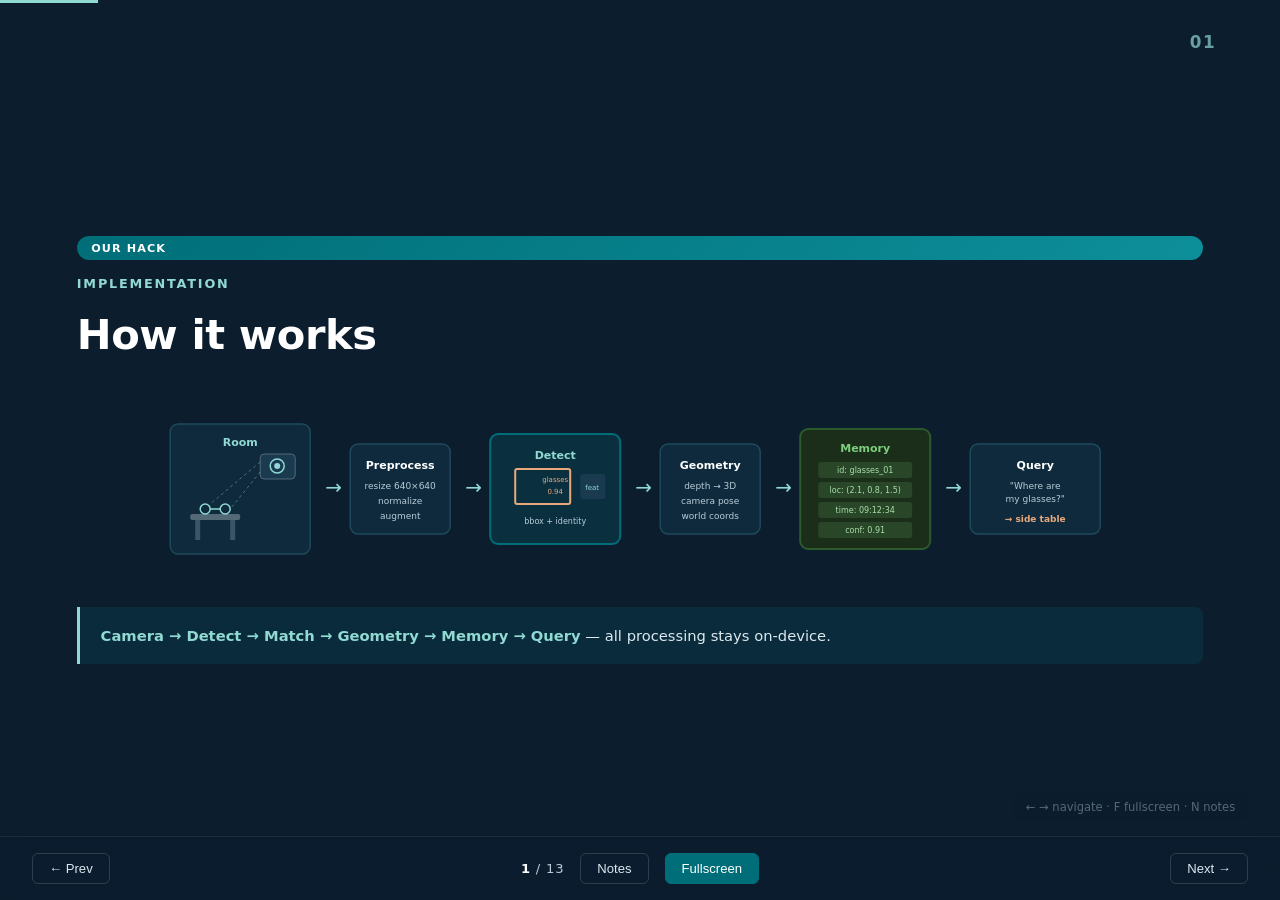
==== commit 7192b0c0: "Reorder: How it works opens the deck, title becomes slide 2, pipeline moves to slide 3" ====
--- a/pptx/index.html
+++ b/pptx/index.html
@@ -185,123 +185,8 @@
 <div class="deck" id="deck">
 
 <!-- ═══ SLIDE 1 ═══ -->
-<section class="slide title-slide active" data-notes="My topic is mobile computer vision for helping older adults remember where everyday objects were last observed. The central example is a pair of glasses. I will review the research, explain the components of a proposed offline mobile design, and demonstrate the difference between physical reality and stored visual memory. The system described here is a proposal and a teaching simulation, not a validated assistive product.">
+<section class="slide active" data-notes='Here is how our hack actually works end to end. A phone camera captures a frame. We preprocess it, then run an object detection model to find bounding boxes around objects of interest. For each detected object, we extract identity features and match them against our enrolled inventory. We compute the 3D position from depth and camera pose. Then we store a compact memory record with the object identity, timestamp, location, and a small evidence crop. When the user asks where their glasses are, we query the memory, check freshness, verify map alignment, and return the last-seen location with confidence.'>
   <div class="slide-num"><em>01</em></div>
-  <p class="eyebrow">CS663 · Project presentation</p>
-  <h1>A visual memory<br>for everyday objects</h1>
-  <p class="title-sub">Mobile computer vision and seniors</p>
-  <p class="title-meta">Khagendra Khatri<br>October 2026</p>
-</section>
-
-<!-- ═══ SLIDE 2 ═══ -->
-<section class="slide" data-notes='Consider glasses observed on a side table at nine twelve. If someone moves them while the camera looks elsewhere, the record remains a valid description of that earlier sighting. It does not establish the current location. Recognition, identity matching, and episodic memory answer different questions. Ego4D visual-query task uses an example image and returns a previous response track. Our proposed interface should show the evidence image, place, and timestamp.'>
-  <div class="slide-num"><em>02</em></div>
-  <p class="eyebrow">Concept</p>
-  <h2>The meaning of "last seen"</h2>
-  <p>A dated observation supports the answer. Hidden movement remains unknown.</p>
-  <div class="cols">
-    <div class="col-block">
-      <h3>What "last seen" means</h3>
-      <ul>
-        <li>Glasses observed on side table at 9:12</li>
-        <li>Someone moves them while camera looks away</li>
-        <li>Record still describes <strong>that earlier sighting</strong></li>
-        <li>Does <strong>not</strong> establish current location</li>
-      </ul>
-    </div>
-    <div class="col-block">
-      <h3>Different questions</h3>
-      <ul>
-        <li><strong>Recognition</strong> — is this the same object?</li>
-        <li><strong>Identity matching</strong> — is this <em>my</em> glasses?</li>
-        <li><strong>Episodic memory</strong> — where was it last seen?</li>
-      </ul>
-    </div>
-  </div>
-  <div class="callout">
-    <p><strong>Ego4D visual-query task</strong> — use an example image to return a previous response track. The interface should show evidence image, place, and timestamp. <span class="small">[1]</span></p>
-  </div>
-</section>
-
-<!-- ═══ SLIDE 3 ═══ -->
-<section class="slide" data-notes='Camera observations first pass through object detection and identity matching. A tracker provides continuity across nearby frames, but a tracker ID is not automatically the identity of someones personal object. Depth and camera pose provide geometry. The application stores a compact, dated observation with its map identifier and evidence. A later query checks identity, freshness, and alignment before calculating displacement. This arrangement draws on the idea of streaming object memory, while the particular threshold policy and application architecture are our teaching design. The website includes original Python code for update and retrieval.'>
-  <div class="slide-num"><em>03</em></div>
-  <p class="eyebrow">Architecture</p>
-  <h2>Proposed mobile pipeline</h2>
-  <div class="pipeline">
-    <div class="pipe-node"><div class="label">Camera</div><div class="sub">image + depth</div></div>
-    <span class="pipe-arrow">→</span>
-    <div class="pipe-node"><div class="label">Detect</div><div class="sub">object + class</div></div>
-    <span class="pipe-arrow">→</span>
-    <div class="pipe-node"><div class="label">Match</div><div class="sub">identity</div></div>
-    <span class="pipe-arrow">→</span>
-    <div class="pipe-node"><div class="label">Track</div><div class="sub">continuity</div></div>
-    <span class="pipe-arrow">→</span>
-    <div class="pipe-node record"><div class="label">Memory</div><div class="sub">record</div></div>
-    <span class="pipe-arrow">→</span>
-    <div class="pipe-node"><div class="label">Query</div><div class="sub">retrieval</div></div>
-  </div>
-  <div class="callout">
-    <p><strong>Memory record:</strong> identity · evidence · time · position · quality · map version</p>
-  </div>
-  <p class="small" style="margin-top:1rem">Tracker ID ≠ personal object identity. Threshold policy and app architecture are our teaching design. <span class="small">[3]</span></p>
-</section>
-
-<!-- ═══ SLIDE 4 ═══ -->
-<section class="slide" data-notes='Start with a calibrated image pixel and its depth along the optical axis. Inverse camera intrinsics produce a ray, and depth gives a camera-space point. Rotation and translation place it in a world coordinate system. The example uses a two meter depth and produces a camera-space point of point two, point one, and two meters. A one meter translation along x gives one point two, point one, and two. Watch the pose convention: world-to-camera and camera-to-world transforms are inverses. Finally, align the new session with the saved map before guidance. A precise-looking arrow is misleading if the maps do not agree.'>
-  <div class="slide-num"><em>04</em></div>
-  <p class="eyebrow">Geometry</p>
-  <h2>Pixel, depth, and camera pose</h2>
-  <p>Relocalization must restore the saved coordinate system before guidance.</p>
-  <div class="cols">
-    <div class="col-block">
-      <h3>Projection chain</h3>
-      <ul>
-        <li>Calibrated pixel + depth → <strong>camera-space point</strong></li>
-        <li>Rotation &amp; translation → <strong>world coordinates</strong></li>
-        <li>Example: depth = 2 m, tx = 1 m → point (1.2, 0.1, 2.0)</li>
-      </ul>
-      <div class="callout" style="margin-top:1rem">
-        <p><strong>Watch the convention:</strong> world-to-camera and camera-to-world are inverses.</p>
-      </div>
-    </div>
-    <div class="col-block">
-      <h3>Relocalization</h3>
-      <p>New session must align with the saved map before any directional guidance is issued.</p>
-      <div class="callout warn" style="margin-top:1rem">
-        <p><strong>Warning:</strong> a precise-looking arrow is misleading if the maps do not agree.</p>
-      </div>
-    </div>
-  </div>
-  <p class="small" style="margin-top:1.2rem">Sources: <a href="https://arxiv.org/abs/2007.11898" style="color:var(--accent)">ORB-SLAM3</a> [4] · <a href="https://arxiv.org/abs/2212.06969" style="color:var(--accent)">EgoLoc</a> [5] · <a href="https://developer.apple.com/documentation/arkit/saving-and-loading-world-data" style="color:var(--accent)">ARKit world maps</a> [6]</p>
-</section>
-
-<!-- ═══ SLIDE 5 ═══ -->
-<section class="slide" data-notes='This chart compares two configurations from Table 1 of the July twenty twenty-five E SOM manuscript. The learned detection and tracking configuration achieves four point zero two percent success, while the oracle configuration reaches eighty-one point nine two percent. The oracle supplies idealized detection and tracking. It is not a mobile product result. Success here uses a low spatiotemporal overlap threshold with the response track, so it is not a household recovery rate. The gap directs attention to perception and identity failures. CocoFormer addresses query-conditioned detection, and EgoLoc addresses important three-dimensional geometry issues.'>
-  <div class="slide-num"><em>05</em></div>
-  <p class="eyebrow">Research</p>
-  <h2>Research results depend on assumptions</h2>
-  <div class="chart-wrap">
-    <div class="bar-group">
-      <div class="bar-val">4.02<span style="font-size:.8em">%</span></div>
-      <div class="bar learned"></div>
-      <div class="bar-label">Learned<br>components</div>
-    </div>
-    <div class="bar-group">
-      <div class="bar-val pct">81.92<span style="font-size:.8em">%</span></div>
-      <div class="bar oracle"></div>
-      <div class="bar-label">Oracle<br>components</div>
-    </div>
-  </div>
-  <p class="chart-note">ESOM, arXiv v2 (July 2025), Table 1. Success requires ≥0.05 spatiotemporal IoU. <strong style="color:var(--warm)">[3]</strong></p>
-  <div class="callout warn" style="margin-top:1rem">
-    <p><strong>Oracle = idealized detection + tracking.</strong> These results do not measure object recovery in seniors' homes.</p>
-  </div>
-</section>
-
-<!-- ═══ SLIDE 6 ═══ -->
-<section class="slide" data-notes='Here is how our hack actually works end to end. A phone camera captures a frame. We preprocess it, then run an object detection model to find bounding boxes around objects of interest. For each detected object, we extract identity features and match them against our enrolled inventory. We compute the 3D position from depth and camera pose. Then we store a compact memory record with the object identity, timestamp, location, and a small evidence crop. When the user asks where their glasses are, we query the memory, check freshness, verify map alignment, and return the last-seen location with confidence.'>
-  <div class="slide-num"><em>06</em></div>
   <span class="hack-badge">Our Hack</span>
   <p class="eyebrow">Implementation</p>
   <h2>How it works</h2>
@@ -385,10 +270,40 @@
     <p><strong>Camera → Detect → Match → Geometry → Memory → Query</strong> — all processing stays on-device.</p>
   </div>
 </section>
-
-<!-- ═══ SLIDE 7 ═══ -->
+<!-- ═══ SLIDE 2 ═══ -->
+<section class="slide title-slide" data-notes="My topic is mobile computer vision for helping older adults remember where everyday objects were last observed. The central example is a pair of glasses. I will review the research, explain the components of a proposed offline mobile design, and demonstrate the difference between physical reality and stored visual memory. The system described here is a proposal and a teaching simulation, not a validated assistive product.">
+  <div class="slide-num"><em>02</em></div>
+  <p class="eyebrow">CS663 · Project presentation</p>
+  <h1>A visual memory<br>for everyday objects</h1>
+  <p class="title-sub">Mobile computer vision and seniors</p>
+  <p class="title-meta">Khagendra Khatri<br>October 2026</p>
+</section>
+<!-- ═══ SLIDE 3 ═══ -->
+<section class="slide" data-notes='Camera observations first pass through object detection and identity matching. A tracker provides continuity across nearby frames, but a tracker ID is not automatically the identity of someones personal object. Depth and camera pose provide geometry. The application stores a compact, dated observation with its map identifier and evidence. A later query checks identity, freshness, and alignment before calculating displacement. This arrangement draws on the idea of streaming object memory, while the particular threshold policy and application architecture are our teaching design. The website includes original Python code for update and retrieval.'>
+  <div class="slide-num"><em>03</em></div>
+  <p class="eyebrow">Architecture</p>
+  <h2>Proposed mobile pipeline</h2>
+  <div class="pipeline">
+    <div class="pipe-node"><div class="label">Camera</div><div class="sub">image + depth</div></div>
+    <span class="pipe-arrow">→</span>
+    <div class="pipe-node"><div class="label">Detect</div><div class="sub">object + class</div></div>
+    <span class="pipe-arrow">→</span>
+    <div class="pipe-node"><div class="label">Match</div><div class="sub">identity</div></div>
+    <span class="pipe-arrow">→</span>
+    <div class="pipe-node"><div class="label">Track</div><div class="sub">continuity</div></div>
+    <span class="pipe-arrow">→</span>
+    <div class="pipe-node record"><div class="label">Memory</div><div class="sub">record</div></div>
+    <span class="pipe-arrow">→</span>
+    <div class="pipe-node"><div class="label">Query</div><div class="sub">retrieval</div></div>
+  </div>
+  <div class="callout">
+    <p><strong>Memory record:</strong> identity · evidence · time · position · quality · map version</p>
+  </div>
+  <p class="small" style="margin-top:1rem">Tracker ID ≠ personal object identity. Threshold policy and app architecture are our teaching design. <span class="small">[3]</span></p>
+</section>
+<!-- ═══ SLIDE 4 ═══ -->
 <section class="slide" data-notes='We explored three different approaches for object detection and identification. First, using a cloud LLM with an API: you send the image to GPT-4o or Gemini, and it returns a structured description of what it sees. This is the easiest to prototype but requires internet and costs per call. Second, using YOLO: a lightweight real-time detector that runs locally on the phone, detecting objects in under 50 milliseconds. Third, using a ResNet architecture: a deep residual network that we fine-tune for our specific object classes, extracting feature embeddings for identity matching. Each has different tradeoffs between accuracy, speed, and resource usage.'>
-  <div class="slide-num"><em>07</em></div>
+  <div class="slide-num"><em>04</em></div>
   <span class="hack-badge">Our Hack</span>
   <p class="eyebrow">Approaches</p>
   <h2>3 detection approaches</h2>
@@ -504,10 +419,9 @@
     </div>
   </div>
 </section>
-
-<!-- ═══ SLIDE 8 ═══ -->
+<!-- ═══ SLIDE 5 ═══ -->
 <section class="slide" data-notes='For the custom approach, we designed a simple CNN with four convolutional layers. Each layer has batch normalization and ReLU activation, followed by max pooling that halves the spatial dimensions. The feature maps go from 32 to 64 to 128 to 256 channels while the spatial size shrinks from 64 by 64 down to 4 by 4. Then we flatten the result, pass through a fully connected layer with 128 units and dropout, and output a classification over our object categories. This is deliberately simple so it can run on a phone with INT8 quantization.'>
-  <div class="slide-num"><em>08</em></div>
+  <div class="slide-num"><em>05</em></div>
   <span class="hack-badge">Our Hack</span>
   <p class="eyebrow">Architecture</p>
   <h2>Simple CNN design</h2>
@@ -548,10 +462,9 @@
     <p><strong>Deliberately simple:</strong> 4 conv layers → runs on-phone with INT8 quantization. BN stabilizes training; dropout prevents overfitting.</p>
   </div>
 </section>
-
-<!-- ═══ SLIDE 9 ═══ -->
+<!-- ═══ SLIDE 6 ═══ -->
 <section class="slide" data-notes='Here are our training results. The loss chart shows training loss steadily decreasing while validation loss starts rising after about fifteen epochs, which is the classic signature of overfitting. We use early stopping at the best validation point. On the right, you can see sample inference results. The top row shows correctly detected objects with bounding boxes and confidence scores. The bottom row shows the failure cases where the model confuses similar objects, like sunglasses versus reading glasses. These failures are exactly what the uncertainty-aware response policy is designed to catch.'>
-  <div class="slide-num"><em>09</em></div>
+  <div class="slide-num"><em>06</em></div>
   <span class="hack-badge">Our Hack</span>
   <p class="eyebrow">Training</p>
   <h2>Training results &amp; inference</h2>
@@ -651,7 +564,85 @@
     <p><strong>Overfitting after ~epoch 15.</strong> Early stopping at best val loss. Failure case: sunglasses misidentified as glasses — exactly what uncertainty policy catches.</p>
   </div>
 </section>
-
+<!-- ═══ SLIDE 7 ═══ -->
+<section class="slide" data-notes='Consider glasses observed on a side table at nine twelve. If someone moves them while the camera looks elsewhere, the record remains a valid description of that earlier sighting. It does not establish the current location. Recognition, identity matching, and episodic memory answer different questions. Ego4D visual-query task uses an example image and returns a previous response track. Our proposed interface should show the evidence image, place, and timestamp.'>
+  <div class="slide-num"><em>07</em></div>
+  <p class="eyebrow">Concept</p>
+  <h2>The meaning of "last seen"</h2>
+  <p>A dated observation supports the answer. Hidden movement remains unknown.</p>
+  <div class="cols">
+    <div class="col-block">
+      <h3>What "last seen" means</h3>
+      <ul>
+        <li>Glasses observed on side table at 9:12</li>
+        <li>Someone moves them while camera looks away</li>
+        <li>Record still describes <strong>that earlier sighting</strong></li>
+        <li>Does <strong>not</strong> establish current location</li>
+      </ul>
+    </div>
+    <div class="col-block">
+      <h3>Different questions</h3>
+      <ul>
+        <li><strong>Recognition</strong> — is this the same object?</li>
+        <li><strong>Identity matching</strong> — is this <em>my</em> glasses?</li>
+        <li><strong>Episodic memory</strong> — where was it last seen?</li>
+      </ul>
+    </div>
+  </div>
+  <div class="callout">
+    <p><strong>Ego4D visual-query task</strong> — use an example image to return a previous response track. The interface should show evidence image, place, and timestamp. <span class="small">[1]</span></p>
+  </div>
+</section>
+<!-- ═══ SLIDE 8 ═══ -->
+<section class="slide" data-notes='Start with a calibrated image pixel and its depth along the optical axis. Inverse camera intrinsics produce a ray, and depth gives a camera-space point. Rotation and translation place it in a world coordinate system. The example uses a two meter depth and produces a camera-space point of point two, point one, and two meters. A one meter translation along x gives one point two, point one, and two. Watch the pose convention: world-to-camera and camera-to-world transforms are inverses. Finally, align the new session with the saved map before guidance. A precise-looking arrow is misleading if the maps do not agree.'>
+  <div class="slide-num"><em>08</em></div>
+  <p class="eyebrow">Geometry</p>
+  <h2>Pixel, depth, and camera pose</h2>
+  <p>Relocalization must restore the saved coordinate system before guidance.</p>
+  <div class="cols">
+    <div class="col-block">
+      <h3>Projection chain</h3>
+      <ul>
+        <li>Calibrated pixel + depth → <strong>camera-space point</strong></li>
+        <li>Rotation &amp; translation → <strong>world coordinates</strong></li>
+        <li>Example: depth = 2 m, tx = 1 m → point (1.2, 0.1, 2.0)</li>
+      </ul>
+      <div class="callout" style="margin-top:1rem">
+        <p><strong>Watch the convention:</strong> world-to-camera and camera-to-world are inverses.</p>
+      </div>
+    </div>
+    <div class="col-block">
+      <h3>Relocalization</h3>
+      <p>New session must align with the saved map before any directional guidance is issued.</p>
+      <div class="callout warn" style="margin-top:1rem">
+        <p><strong>Warning:</strong> a precise-looking arrow is misleading if the maps do not agree.</p>
+      </div>
+    </div>
+  </div>
+  <p class="small" style="margin-top:1.2rem">Sources: <a href="https://arxiv.org/abs/2007.11898" style="color:var(--accent)">ORB-SLAM3</a> [4] · <a href="https://arxiv.org/abs/2212.06969" style="color:var(--accent)">EgoLoc</a> [5] · <a href="https://developer.apple.com/documentation/arkit/saving-and-loading-world-data" style="color:var(--accent)">ARKit world maps</a> [6]</p>
+</section>
+<!-- ═══ SLIDE 9 ═══ -->
+<section class="slide" data-notes='This chart compares two configurations from Table 1 of the July twenty twenty-five E SOM manuscript. The learned detection and tracking configuration achieves four point zero two percent success, while the oracle configuration reaches eighty-one point nine two percent. The oracle supplies idealized detection and tracking. It is not a mobile product result. Success here uses a low spatiotemporal overlap threshold with the response track, so it is not a household recovery rate. The gap directs attention to perception and identity failures. CocoFormer addresses query-conditioned detection, and EgoLoc addresses important three-dimensional geometry issues.'>
+  <div class="slide-num"><em>09</em></div>
+  <p class="eyebrow">Research</p>
+  <h2>Research results depend on assumptions</h2>
+  <div class="chart-wrap">
+    <div class="bar-group">
+      <div class="bar-val">4.02<span style="font-size:.8em">%</span></div>
+      <div class="bar learned"></div>
+      <div class="bar-label">Learned<br>components</div>
+    </div>
+    <div class="bar-group">
+      <div class="bar-val pct">81.92<span style="font-size:.8em">%</span></div>
+      <div class="bar oracle"></div>
+      <div class="bar-label">Oracle<br>components</div>
+    </div>
+  </div>
+  <p class="chart-note">ESOM, arXiv v2 (July 2025), Table 1. Success requires ≥0.05 spatiotemporal IoU. <strong style="color:var(--warm)">[3]</strong></p>
+  <div class="callout warn" style="margin-top:1rem">
+    <p><strong>Oracle = idealized detection + tracking.</strong> These results do not measure object recovery in seniors' homes.</p>
+  </div>
+</section>
 <!-- ═══ SLIDE 10 ═══ -->
 <section class="slide" data-notes='Switch from PowerPoint to the published GitHub Pages website. Show the introduction and persistent chapter navigation briefly, then open Interactive lab. Reset the demo. Move the glasses to the sofa with observation enabled and ask for the last-seen location. Now turn observation off and move them to the shelf. Query again and point out that memory still says sofa. Explain that the orange dot is teaching ground truth unavailable to a real assistant. Advance forty minutes to trigger a stale response. Reset, disable map alignment, and show that directional guidance is withheld. Briefly open Detect and remember to show the Python example, then Practice and References. Return to PowerPoint. This demonstration uses synthetic data and does not run a computer vision model.'>
   <div class="slide-num"><em>10</em></div>
@@ -676,7 +667,6 @@
   </div>
   <p class="small" style="margin-top:1.5rem">Website chapter 5: <a href="../demo.html" style="color:var(--accent)">Interactive lab</a> · synthetic observations</p>
 </section>
-
 <!-- ═══ SLIDE 11 ═══ -->
 <section class="slide" data-notes='An enrolled object inventory allows a relatively simple retrieval interface. A local object picker or a small phrase parser can map a request to an object ID, without a large language model. Quantization can reduce model weight storage, but conversion needs accuracy checks and representative calibration data. Measure actual latency and thermal behavior on the target phone. The record should retain only selected evidence and include a deletion control. Local storage can still reveal private information about a home. Accessibility means readable text, large controls, replayable audio, and alternatives to augmented reality. The proposed system needs testing with intended users.'>
   <div class="slide-num"><em>11</em></div>
@@ -696,7 +686,6 @@
     <p>INT8 reduces weight bytes; it does <strong>not</strong> guarantee application speed. <span class="small">[7]</span></p>
   </div>
 </section>
-
 <!-- ═══ SLIDE 12 ═══ -->
 <section class="slide" data-notes='The camera can miss a move, confuse similar objects, or lose its map. Our response policy should expose these limits rather than turn every query into a confident answer. A pilot can use scripted observed and hidden moves in two rooms, with separate enrollment, tuning, and evaluation captures. Report correct last-seen retrieval, false confident answers, abstentions, relocalization success, and geometric errors. Include failures in the denominator. Future progress should improve identity stability, persistent mapping, and user control. The main conclusion is that visual memory can organize evidence, while uncertainty and time remain part of every answer.'>
   <div class="slide-num"><em>12</em></div>
@@ -726,7 +715,6 @@
     <p>Every useful answer includes its <strong>evidence</strong>, <strong>observation time</strong>, and <strong>uncertainty</strong>.</p>
   </div>
 </section>
-
 <!-- ═══ SLIDE 13 ═══ -->
 <section class="slide" data-notes="The websites annotated bibliography includes eight distinct works, with title, author, date, synopsis, and reliability assessment. It links primary research, platform documentation, and accessibility guidance. The numerical E SOM result is explicitly versioned to the July twenty twenty five manuscript. The figures and the simulation are original teaching materials. For further reading, compare how the papers define a query, what data each system may access, and how success is measured. Thank you.">
   <div class="slide-num"><em>13</em></div>
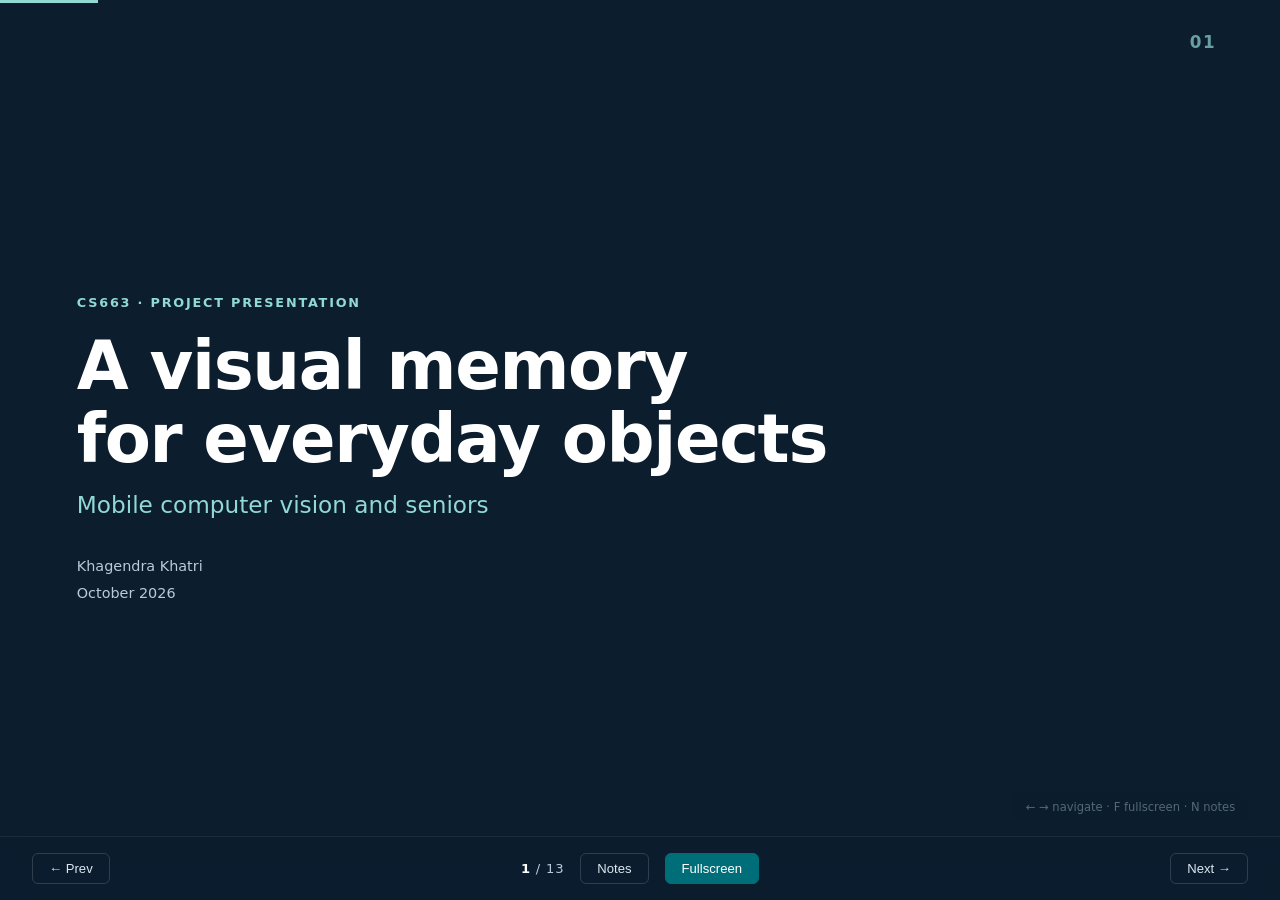
==== commit a93a9699: "Move How it works to slide 3, title back to slide 1, pipeline to slide 2" ====
--- a/pptx/index.html
+++ b/pptx/index.html
@@ -185,8 +185,39 @@
 <div class="deck" id="deck">
 
 <!-- ═══ SLIDE 1 ═══ -->
-<section class="slide active" data-notes='Here is how our hack actually works end to end. A phone camera captures a frame. We preprocess it, then run an object detection model to find bounding boxes around objects of interest. For each detected object, we extract identity features and match them against our enrolled inventory. We compute the 3D position from depth and camera pose. Then we store a compact memory record with the object identity, timestamp, location, and a small evidence crop. When the user asks where their glasses are, we query the memory, check freshness, verify map alignment, and return the last-seen location with confidence.'>
+<section class="slide title-slide active" data-notes="My topic is mobile computer vision for helping older adults remember where everyday objects were last observed. The central example is a pair of glasses. I will review the research, explain the components of a proposed offline mobile design, and demonstrate the difference between physical reality and stored visual memory. The system described here is a proposal and a teaching simulation, not a validated assistive product.">
   <div class="slide-num"><em>01</em></div>
+  <p class="eyebrow">CS663 · Project presentation</p>
+  <h1>A visual memory<br>for everyday objects</h1>
+  <p class="title-sub">Mobile computer vision and seniors</p>
+  <p class="title-meta">Khagendra Khatri<br>October 2026</p>
+</section>
+<!-- ═══ SLIDE 2 ═══ -->
+<section class="slide" data-notes='Camera observations first pass through object detection and identity matching. A tracker provides continuity across nearby frames, but a tracker ID is not automatically the identity of someones personal object. Depth and camera pose provide geometry. The application stores a compact, dated observation with its map identifier and evidence. A later query checks identity, freshness, and alignment before calculating displacement. This arrangement draws on the idea of streaming object memory, while the particular threshold policy and application architecture are our teaching design. The website includes original Python code for update and retrieval.'>
+  <div class="slide-num"><em>02</em></div>
+  <p class="eyebrow">Architecture</p>
+  <h2>Proposed mobile pipeline</h2>
+  <div class="pipeline">
+    <div class="pipe-node"><div class="label">Camera</div><div class="sub">image + depth</div></div>
+    <span class="pipe-arrow">→</span>
+    <div class="pipe-node"><div class="label">Detect</div><div class="sub">object + class</div></div>
+    <span class="pipe-arrow">→</span>
+    <div class="pipe-node"><div class="label">Match</div><div class="sub">identity</div></div>
+    <span class="pipe-arrow">→</span>
+    <div class="pipe-node"><div class="label">Track</div><div class="sub">continuity</div></div>
+    <span class="pipe-arrow">→</span>
+    <div class="pipe-node record"><div class="label">Memory</div><div class="sub">record</div></div>
+    <span class="pipe-arrow">→</span>
+    <div class="pipe-node"><div class="label">Query</div><div class="sub">retrieval</div></div>
+  </div>
+  <div class="callout">
+    <p><strong>Memory record:</strong> identity · evidence · time · position · quality · map version</p>
+  </div>
+  <p class="small" style="margin-top:1rem">Tracker ID ≠ personal object identity. Threshold policy and app architecture are our teaching design. <span class="small">[3]</span></p>
+</section>
+<!-- ═══ SLIDE 3 ═══ -->
+<section class="slide" data-notes='Here is how our hack actually works end to end. A phone camera captures a frame. We preprocess it, then run an object detection model to find bounding boxes around objects of interest. For each detected object, we extract identity features and match them against our enrolled inventory. We compute the 3D position from depth and camera pose. Then we store a compact memory record with the object identity, timestamp, location, and a small evidence crop. When the user asks where their glasses are, we query the memory, check freshness, verify map alignment, and return the last-seen location with confidence.'>
+  <div class="slide-num"><em>03</em></div>
   <span class="hack-badge">Our Hack</span>
   <p class="eyebrow">Implementation</p>
   <h2>How it works</h2>
@@ -269,37 +300,6 @@
   <div class="callout" style="margin-top:.8rem">
     <p><strong>Camera → Detect → Match → Geometry → Memory → Query</strong> — all processing stays on-device.</p>
   </div>
-</section>
-<!-- ═══ SLIDE 2 ═══ -->
-<section class="slide title-slide" data-notes="My topic is mobile computer vision for helping older adults remember where everyday objects were last observed. The central example is a pair of glasses. I will review the research, explain the components of a proposed offline mobile design, and demonstrate the difference between physical reality and stored visual memory. The system described here is a proposal and a teaching simulation, not a validated assistive product.">
-  <div class="slide-num"><em>02</em></div>
-  <p class="eyebrow">CS663 · Project presentation</p>
-  <h1>A visual memory<br>for everyday objects</h1>
-  <p class="title-sub">Mobile computer vision and seniors</p>
-  <p class="title-meta">Khagendra Khatri<br>October 2026</p>
-</section>
-<!-- ═══ SLIDE 3 ═══ -->
-<section class="slide" data-notes='Camera observations first pass through object detection and identity matching. A tracker provides continuity across nearby frames, but a tracker ID is not automatically the identity of someones personal object. Depth and camera pose provide geometry. The application stores a compact, dated observation with its map identifier and evidence. A later query checks identity, freshness, and alignment before calculating displacement. This arrangement draws on the idea of streaming object memory, while the particular threshold policy and application architecture are our teaching design. The website includes original Python code for update and retrieval.'>
-  <div class="slide-num"><em>03</em></div>
-  <p class="eyebrow">Architecture</p>
-  <h2>Proposed mobile pipeline</h2>
-  <div class="pipeline">
-    <div class="pipe-node"><div class="label">Camera</div><div class="sub">image + depth</div></div>
-    <span class="pipe-arrow">→</span>
-    <div class="pipe-node"><div class="label">Detect</div><div class="sub">object + class</div></div>
-    <span class="pipe-arrow">→</span>
-    <div class="pipe-node"><div class="label">Match</div><div class="sub">identity</div></div>
-    <span class="pipe-arrow">→</span>
-    <div class="pipe-node"><div class="label">Track</div><div class="sub">continuity</div></div>
-    <span class="pipe-arrow">→</span>
-    <div class="pipe-node record"><div class="label">Memory</div><div class="sub">record</div></div>
-    <span class="pipe-arrow">→</span>
-    <div class="pipe-node"><div class="label">Query</div><div class="sub">retrieval</div></div>
-  </div>
-  <div class="callout">
-    <p><strong>Memory record:</strong> identity · evidence · time · position · quality · map version</p>
-  </div>
-  <p class="small" style="margin-top:1rem">Tracker ID ≠ personal object identity. Threshold policy and app architecture are our teaching design. <span class="small">[3]</span></p>
 </section>
 <!-- ═══ SLIDE 4 ═══ -->
 <section class="slide" data-notes='We explored three different approaches for object detection and identification. First, using a cloud LLM with an API: you send the image to GPT-4o or Gemini, and it returns a structured description of what it sees. This is the easiest to prototype but requires internet and costs per call. Second, using YOLO: a lightweight real-time detector that runs locally on the phone, detecting objects in under 50 milliseconds. Third, using a ResNet architecture: a deep residual network that we fine-tune for our specific object classes, extracting feature embeddings for identity matching. Each has different tradeoffs between accuracy, speed, and resource usage.'>
